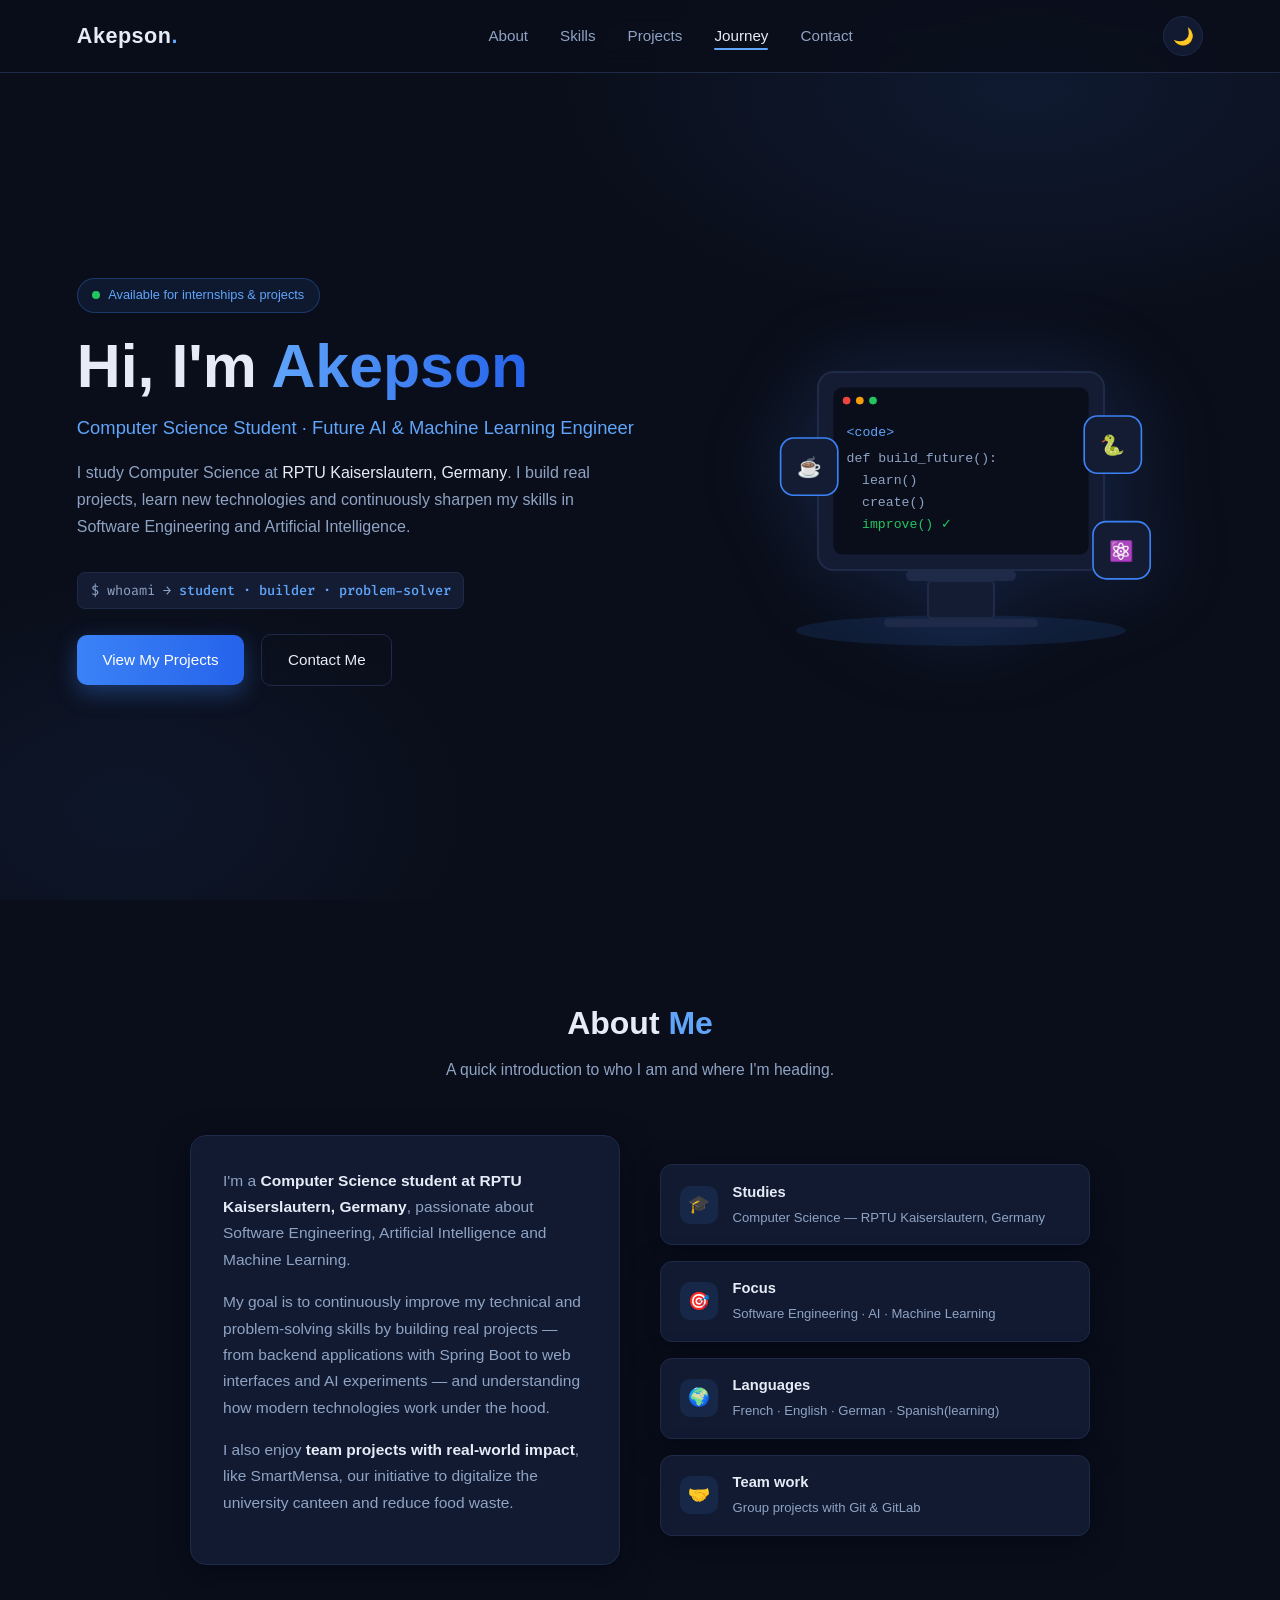
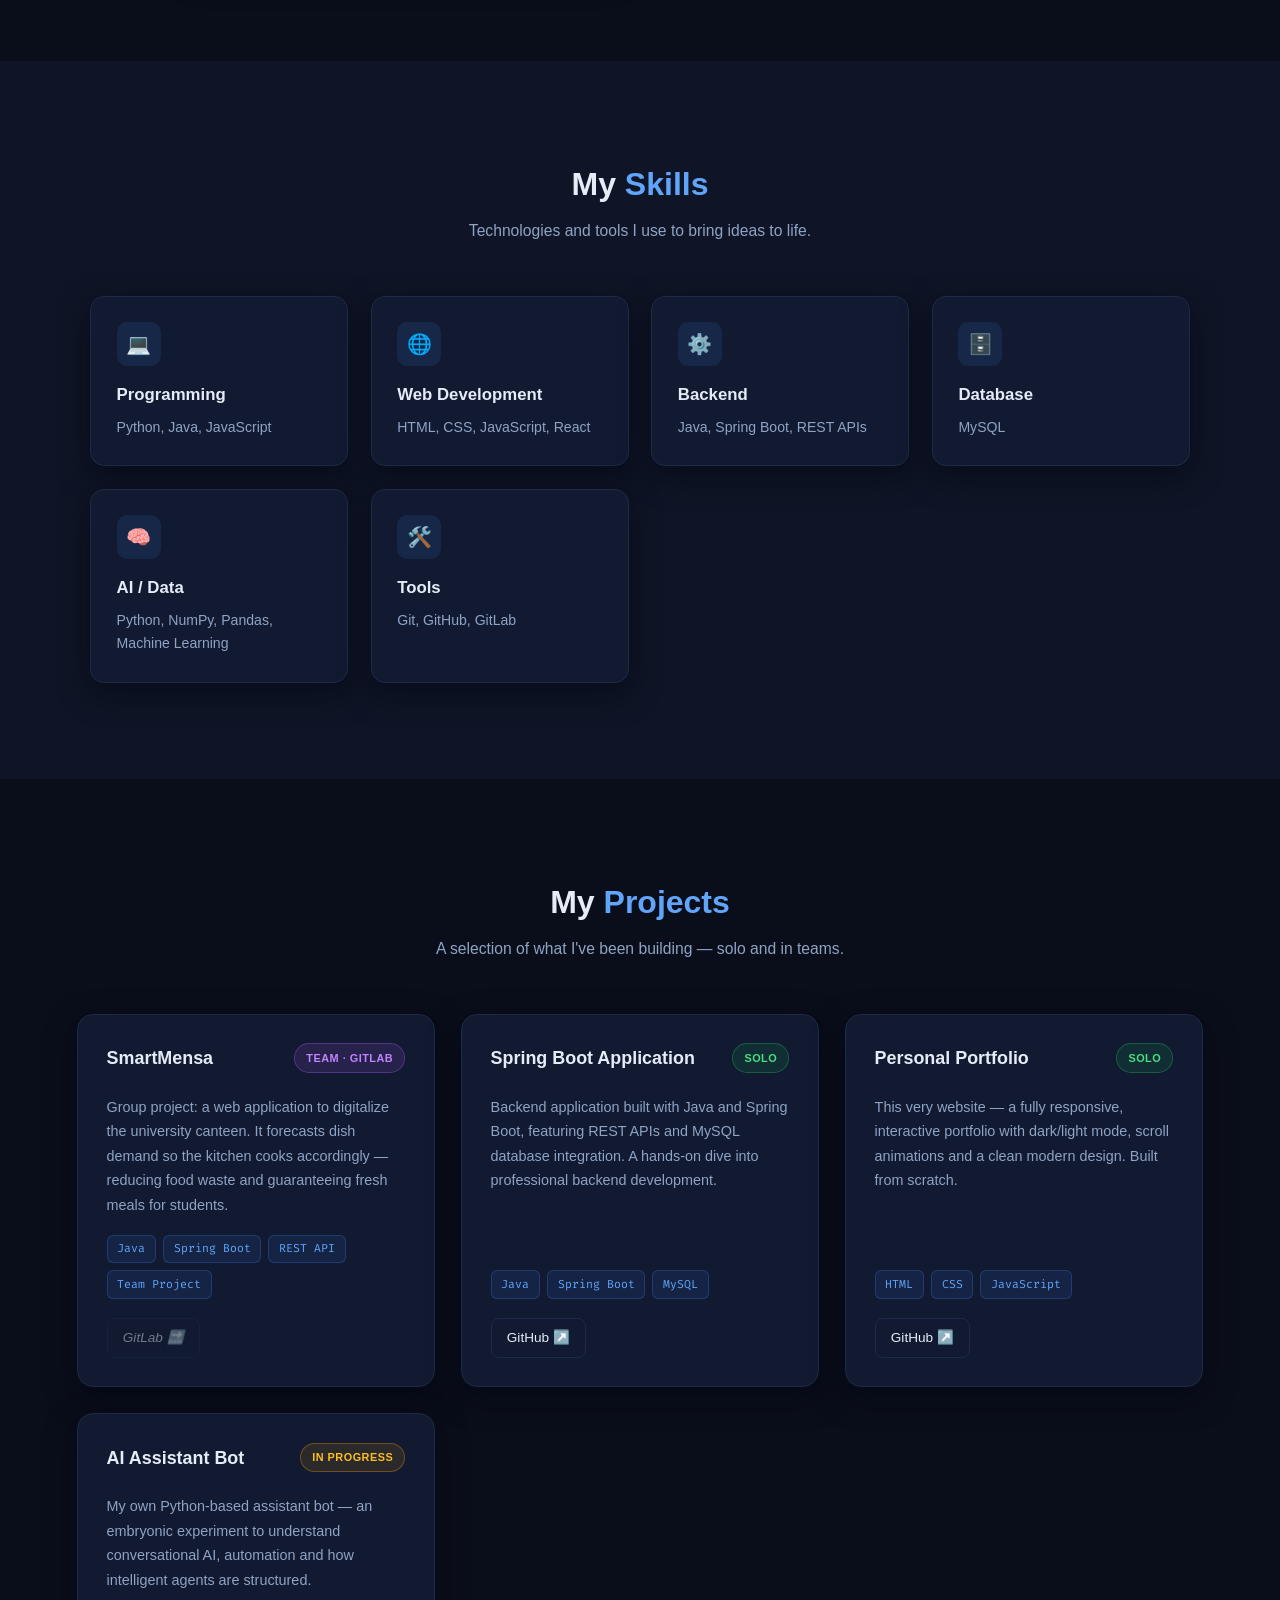
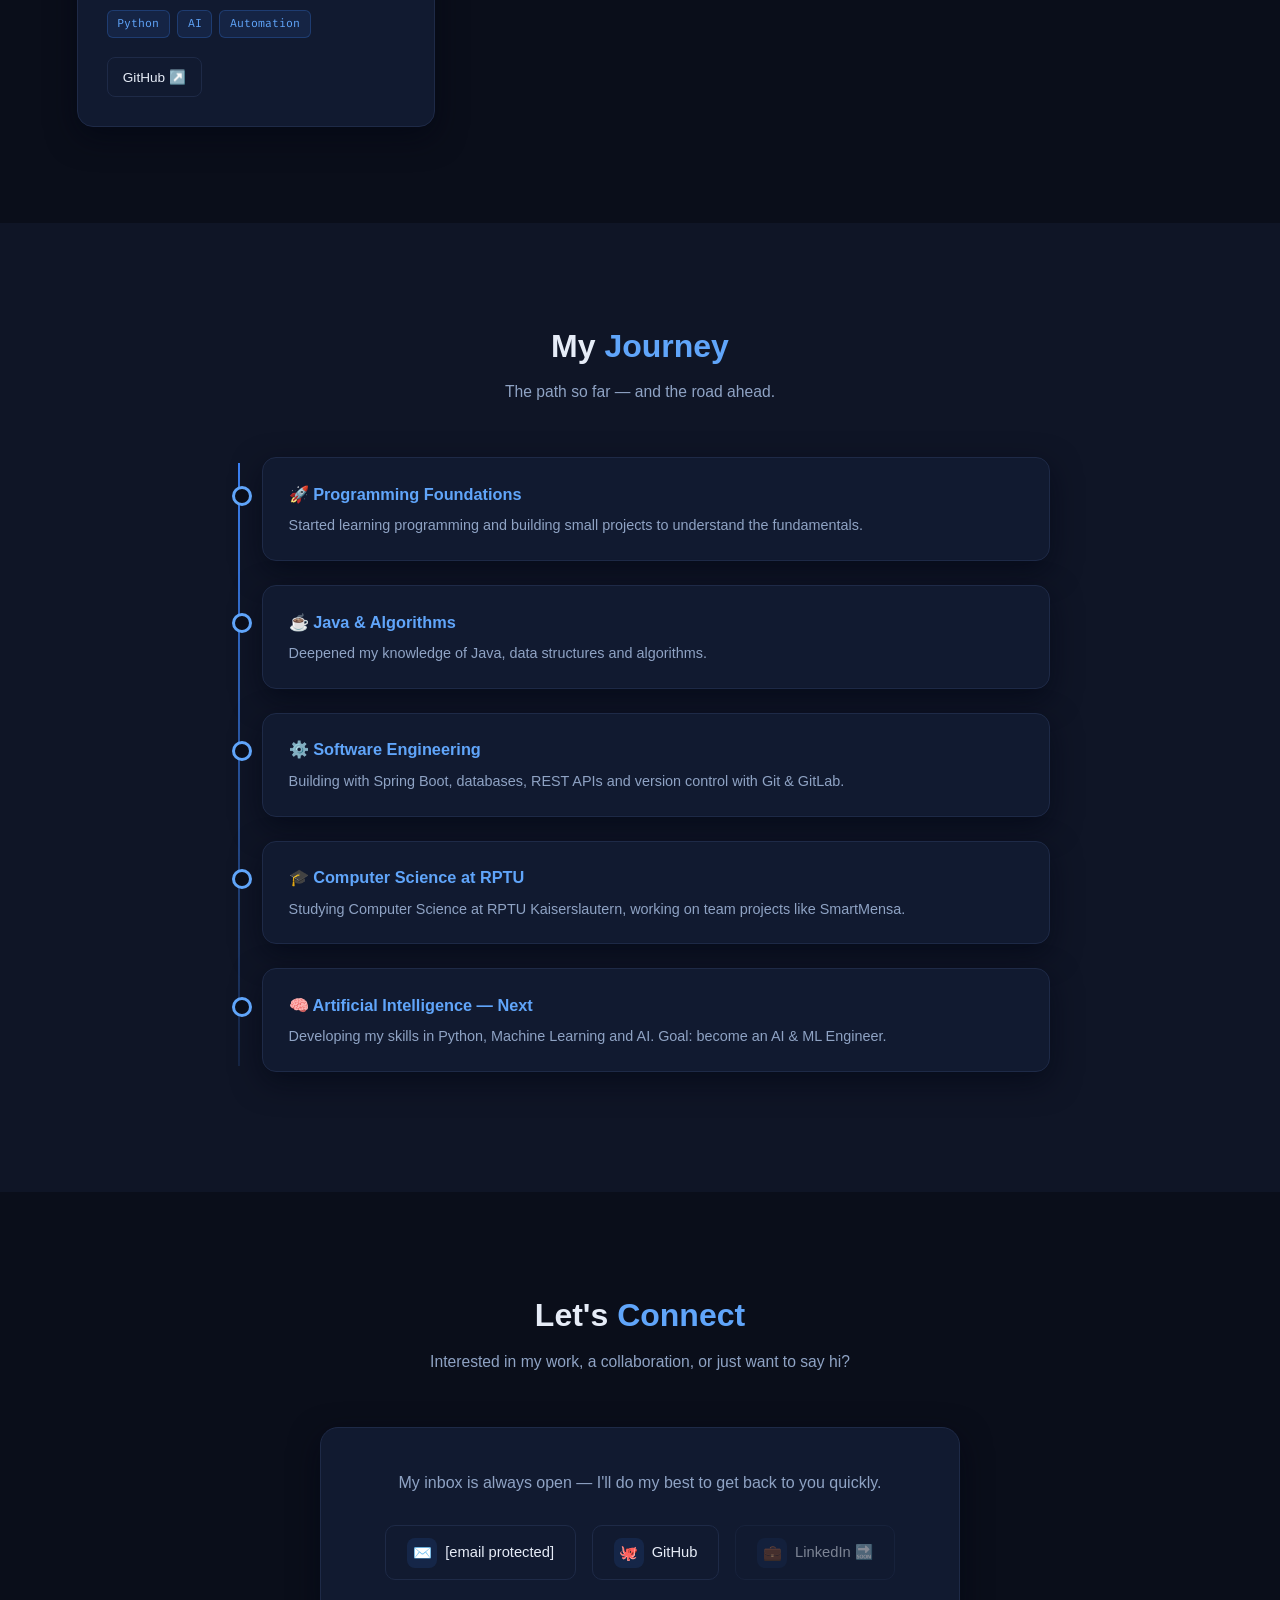
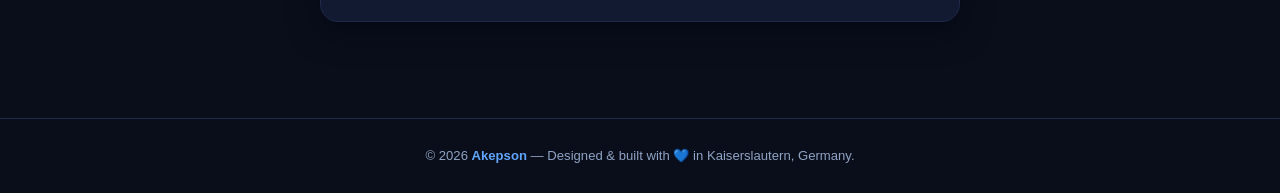
==== lou.html @ 924f79bb "CSS Phase, eighth day." ====
<!DOCTYPE html>
<html lang="en" data-theme="dark">
<head>
    <meta charset="UTF-8">
    <meta name="viewport" content="width=device-width, initial-scale=1.0">
    <title>Akepson — Computer Science Student & Future AI Engineer</title>
    <meta name="description" content="Portfolio of Akepson, Computer Science student at RPTU Kaiserslautern, Germany. Projects in Java, Spring Boot, Web Development and AI.">
    <link rel="preconnect" href="https://fonts.googleapis.com">
    <link href="https://fonts.googleapis.com/css2?family=Poppins:wght@300;400;500;600;700&family=Fira+Code:wght@400;500&display=swap" rel="stylesheet">
    <style>
        /* ============ DESIGN TOKENS ============ */
        :root{
            --blue:#3b82f6;
            --blue-light:#60a5fa;
            --blue-dark:#2563eb;
        }
        [data-theme="dark"]{
            --bg:#0a0e1a;
            --bg-2:#0f1526;
            --bg-3:#141c33;
            --card:#111a30;
            --card-border:#1e2a47;
            --text:#e6ecf7;
            --text-muted:#8fa3c4;
            --shadow:0 10px 30px rgba(2,6,18,.55);
            --nav-bg:rgba(10,14,26,.82);
            --glow:0 0 40px rgba(59,130,246,.18);
        }
        [data-theme="light"]{
            --bg:#f4f7fd;
            --bg-2:#ffffff;
            --bg-3:#eef3fb;
            --card:#ffffff;
            --card-border:#dbe5f5;
            --text:#12203a;
            --text-muted:#5b7194;
            --shadow:0 10px 30px rgba(18,32,58,.10);
            --nav-bg:rgba(244,247,253,.85);
            --glow:0 0 40px rgba(59,130,246,.12);
        }

        *{margin:0;padding:0;box-sizing:border-box;}
        html{scroll-behavior:smooth;}
        body{
            font-family:Arial, Helvetica,sans-serif;
            background:var(--bg);
            color:var(--text);
            line-height:1.7;
            transition:background .4s ease,color .4s ease;
            overflow-x:hidden;
        }
        ::selection{background:var(--blue);color:#fff;}

        /* ============ NAVBAR ============ */
        nav{
            position:fixed;top:0;left:0;right:0;z-index:100;
            display:flex;align-items:center;justify-content:space-between;
            padding:1rem 6%;
            background:var(--nav-bg);
            backdrop-filter:blur(14px);
            -webkit-backdrop-filter:blur(14px);
            border-bottom:1px solid var(--card-border);
            transition:background .4s ease;
        }
        .logo{font-size:1.35rem;font-weight:700;letter-spacing:.5px;}
        .logo span{color:var(--blue-light);}
        .nav-links{display:flex;align-items:center;gap:2rem;list-style:none;}
        .nav-links a{
            color:var(--text-muted);text-decoration:none;font-size:.95rem;font-weight:500;
            position:relative;transition:color .25s;
        }
        .nav-links a::after{
            content:'';position:absolute;left:0;bottom:-6px;width:0;height:2px;
            background:var(--blue-light);border-radius:2px;transition:width .3s ease;
        }
        .nav-links a:hover,.nav-links a.active{color:var(--text);}
        .nav-links a:hover::after,.nav-links a.active::after{width:100%;}

        /* theme toggle */
        .theme-toggle{
            cursor:pointer;background:var(--card);border:1px solid var(--card-border);
            border-radius:50%;width:40px;height:40px;display:grid;place-items:center;
            font-size:1.05rem;transition:transform .3s,border-color .3s;color:var(--text);
        }
        .theme-toggle:hover{transform:rotate(25deg) scale(1.08);border-color:var(--blue);}

        /* hamburger */
        .hamburger{display:none;flex-direction:column;gap:5px;cursor:pointer;background:none;border:none;padding:6px;}
        .hamburger span{width:24px;height:2px;background:var(--text);border-radius:2px;transition:.3s;}
        .hamburger.open span:nth-child(1){transform:translateY(7px) rotate(45deg);}
        .hamburger.open span:nth-child(2){opacity:0;}
        .hamburger.open span:nth-child(3){transform:translateY(-7px) rotate(-45deg);}

        /* ============ HERO ============ */
        .hero{
            min-height:100vh;display:grid;grid-template-columns:1.1fr .9fr;
            align-items:center;gap:3rem;padding:8rem 6% 4rem;
            background:
                    radial-gradient(800px 400px at 80% 10%,rgba(59,130,246,.10),transparent 60%),
                    radial-gradient(600px 400px at 10% 90%,rgba(59,130,246,.07),transparent 60%),
                    var(--bg);
        }
        .hero-badge{
            display:inline-flex;align-items:center;gap:.5rem;
            font-size:.8rem;font-weight:500;color:var(--blue-light);
            background:rgba(59,130,246,.10);border:1px solid rgba(59,130,246,.30);
            padding:.35rem .9rem;border-radius:99px;margin-bottom:1.2rem;
        }
        .hero-badge .dot{width:8px;height:8px;border-radius:50%;background:#22c55e;
            box-shadow:0 0 0 0 rgba(34,197,94,.7);animation:pulse 1.8s infinite;}
        @keyframes pulse{0%{box-shadow:0 0 0 0 rgba(34,197,94,.55);}70%{box-shadow:0 0 0 9px rgba(34,197,94,0);}100%{box-shadow:0 0 0 0 rgba(34,197,94,0);}}
        .hero h1{font-size:clamp(2.4rem,5vw,3.8rem);line-height:1.15;font-weight:700;}
        .hero h1 .name{
            background:linear-gradient(90deg,var(--blue-light),var(--blue-dark));
            -webkit-background-clip:text;background-clip:text;-webkit-text-fill-color:transparent;
        }
        .hero .role{
            font-size:1.15rem;font-weight:500;color:var(--blue-light);margin:.6rem 0 1rem;
        }
        .hero .desc{color:var(--text-muted);max-width:520px;margin-bottom:2rem;}
        .hero .desc .location{color:var(--text);font-weight:500;}
        .code-chip{
            font-family:'Fira Code',monospace;font-size:.85rem;color:var(--text-muted);
            background:var(--bg-3);border:1px solid var(--card-border);
            padding:.35rem .8rem;border-radius:8px;display:inline-block;margin-bottom:1.6rem;
        }
        .code-chip b{color:var(--blue-light);font-weight:500;}

        /* buttons */
        .btn{
            display:inline-block;padding:.75rem 1.6rem;border-radius:10px;
            text-decoration:none;font-weight:500;font-size:.95rem;
            transition:transform .25s,box-shadow .25s,background .25s;
        }
        .btn.primary{
            background:linear-gradient(90deg,var(--blue),var(--blue-dark));
            color:#fff;box-shadow:0 8px 22px rgba(59,130,246,.35);
        }
        .btn.primary:hover{transform:translateY(-3px);box-shadow:0 14px 30px rgba(59,130,246,.45);}
        .btn.secondary{
            background:transparent;color:var(--text);
            border:1px solid var(--card-border);margin-left:.8rem;
        }
        .btn.secondary:hover{transform:translateY(-3px);border-color:var(--blue);color:var(--blue-light);}
        .hero-illustration{display:grid;place-items:center;}
        .hero-illustration svg{width:100%;max-width:440px;height:auto;filter:drop-shadow(var(--glow));}

        /* ============ SECTIONS ============ */
        section{padding:6rem 6%;}
        .section-title{
            font-size:2rem;font-weight:700;text-align:center;margin-bottom:.4rem;
        }
        .section-title span{color:var(--blue-light);}
        .section-sub{
            text-align:center;color:var(--text-muted);max-width:560px;
            margin:0 auto 3.2rem;font-size:.98rem;
        }
        .divider{
            width:64px;height:4px;border-radius:4px;margin:1rem auto 0;
            background:linear-gradient(90deg,var(--blue),var(--blue-light));
        }

        /* reveal animation */
        .reveal{opacity:0;transform:translateY(30px);transition:opacity .7s ease,transform .7s ease;}
        .reveal.visible{opacity:1;transform:translateY(0);}

        /* ============ ABOUT ============ */
        .about-wrapper{
            max-width:900px;margin:0 auto;display:grid;grid-template-columns:1fr 1fr;
            gap:2.5rem;align-items:center;
        }
        .about-card{
            background:var(--card);border:1px solid var(--card-border);border-radius:16px;
            padding:2rem;box-shadow:var(--shadow);
        }
        .about-card p{color:var(--text-muted);margin-bottom:1rem;font-size:.97rem;}
        .about-card p b{color:var(--text);}
        .about-facts{list-style:none;display:flex;flex-direction:column;gap:1rem;}
        .about-facts li{
            display:flex;align-items:center;gap:.9rem;background:var(--card);
            border:1px solid var(--card-border);border-radius:12px;padding:.9rem 1.2rem;
            box-shadow:var(--shadow);font-size:.92rem;
        }
        .about-facts .ico{
            width:38px;height:38px;flex-shrink:0;border-radius:10px;display:grid;place-items:center;
            background:rgba(59,130,246,.12);color:var(--blue-light);font-size:1.1rem;
        }
        .about-facts b{color:var(--text);display:block;font-size:.92rem;}
        .about-facts span{color:var(--text-muted);font-size:.82rem;}

        /* ============ SKILLS ============ */
        #skills{background:var(--bg-2);transition:background .4s ease;}
        .skills-grid{
            display:grid;grid-template-columns:repeat(auto-fit,minmax(250px,1fr));gap:1.4rem;
            max-width:1100px;margin:0 auto;
        }
        .skill-card{
            background:var(--card);border:1px solid var(--card-border);border-radius:14px;
            padding:1.6rem;box-shadow:var(--shadow);
            transition:transform .3s,border-color .3s;
        }
        .skill-card:hover{transform:translateY(-6px);border-color:var(--blue);}
        .skill-card .ico{
            width:44px;height:44px;border-radius:10px;display:grid;place-items:center;
            background:rgba(59,130,246,.12);color:var(--blue-light);font-size:1.25rem;margin-bottom:.9rem;
        }
        .skill-card h3{font-size:1.05rem;margin-bottom:.4rem;}
        .skill-card p{color:var(--text-muted);font-size:.88rem;}

        /* ============ PROJECTS ============ */
        .projects-grid{
            display:grid;grid-template-columns:repeat(auto-fit,minmax(300px,1fr));gap:1.6rem;
            max-width:1150px;margin:0 auto;
        }
        .project-card{
            background:var(--card);border:1px solid var(--card-border);border-radius:16px;
            padding:1.8rem;box-shadow:var(--shadow);display:flex;flex-direction:column;
            transition:transform .3s,border-color .3s,box-shadow .3s;position:relative;overflow:hidden;
        }
        .project-card::before{
            content:'';position:absolute;top:0;left:0;right:0;height:3px;
            background:linear-gradient(90deg,var(--blue),var(--blue-light));
            transform:scaleX(0);transform-origin:left;transition:transform .35s ease;
        }
        .project-card:hover{transform:translateY(-8px);border-color:var(--blue);box-shadow:0 18px 42px rgba(59,130,246,.18);}
        .project-card:hover::before{transform:scaleX(1);}
        .project-top{display:flex;justify-content:space-between;align-items:flex-start;margin-bottom:.8rem;}
        .project-card h3{font-size:1.12rem;margin-bottom:.5rem;}
        .project-tag{
            font-size:.68rem;font-weight:600;letter-spacing:.5px;text-transform:uppercase;
            padding:.28rem .7rem;border-radius:99px;white-space:nowrap;
        }
        .tag-team{background:rgba(168,85,247,.14);color:#c084fc;border:1px solid rgba(168,85,247,.35);}
        .tag-solo{background:rgba(34,197,94,.12);color:#4ade80;border:1px solid rgba(34,197,94,.32);}
        .tag-wip{background:rgba(245,158,11,.12);color:#fbbf24;border:1px solid rgba(245,158,11,.32);}
        [data-theme="light"] .tag-team{color:#7c3aed;}
        [data-theme="light"] .tag-solo{color:#15803d;}
        [data-theme="light"] .tag-wip{color:#b45309;}
        .project-card p{color:var(--text-muted);font-size:.9rem;flex-grow:1;margin-bottom:1.1rem;}
        .tech{display:flex;flex-wrap:wrap;gap:.45rem;margin-bottom:1.2rem;}
        .tech span{
            font-family:'Fira Code',monospace;font-size:.72rem;color:var(--blue-light);
            background:rgba(59,130,246,.10);border:1px solid rgba(59,130,246,.25);
            padding:.22rem .6rem;border-radius:6px;
        }
        .project-links{display:flex;gap:.7rem;}
        .project-links a{
            display:inline-flex;align-items:center;gap:.4rem;text-decoration:none;
            font-size:.85rem;font-weight:500;color:var(--text);
            border:1px solid var(--card-border);border-radius:8px;padding:.45rem .95rem;
            transition:.25s;
        }
        .project-links a:hover{border-color:var(--blue);color:var(--blue-light);transform:translateY(-2px);}
        .project-links a.disabled{opacity:.45;pointer-events:none;font-style:italic;}

        /* ============ JOURNEY ============ */
        #journey{background:var(--bg-2);transition:background .4s ease;}
        .timeline{max-width:820px;margin:0 auto;position:relative;padding-left:2rem;}
        .timeline::before{
            content:'';position:absolute;left:8px;top:6px;bottom:6px;width:2px;
            background:linear-gradient(180deg,var(--blue),rgba(59,130,246,.15));
        }
        .timeline-item{
            position:relative;background:var(--card);border:1px solid var(--card-border);
            border-radius:14px;padding:1.4rem 1.6rem;margin-bottom:1.5rem;box-shadow:var(--shadow);
            transition:transform .3s,border-color .3s;
        }
        .timeline-item:hover{transform:translateX(6px);border-color:var(--blue);}
        .timeline-item::before{
            content:'';position:absolute;left:-2rem;top:1.7rem;width:14px;height:14px;
            border-radius:50%;background:var(--bg);border:3px solid var(--blue-light);
            transform:translateX(1px);
        }
        .timeline-item h3{font-size:1.02rem;color:var(--blue-light);margin-bottom:.3rem;}
        .timeline-item p{color:var(--text-muted);font-size:.9rem;}

        /* ============ CONTACT ============ */
        .contact-card{
            max-width:640px;margin:0 auto;background:var(--card);
            border:1px solid var(--card-border);border-radius:18px;
            padding:2.6rem 2rem;text-align:center;box-shadow:var(--shadow);
        }
        .contact-card>p{color:var(--text-muted);margin-bottom:1.8rem;}
        .contact-links{display:flex;justify-content:center;gap:1rem;flex-wrap:wrap;}
        .contact-links a{
            display:inline-flex;align-items:center;gap:.5rem;text-decoration:none;
            color:var(--text);border:1px solid var(--card-border);border-radius:10px;
            padding:.7rem 1.3rem;font-size:.92rem;font-weight:500;transition:.25s;
        }
        .contact-links a:hover{border-color:var(--blue);color:var(--blue-light);transform:translateY(-3px);box-shadow:0 8px 20px rgba(59,130,246,.2);}
        .contact-links .ico{
            width:30px;height:30px;border-radius:8px;display:grid;place-items:center;
            background:rgba(59,130,246,.12);color:var(--blue-light);font-size:.95rem;
        }
        .contact-links a.soon{opacity:.5;pointer-events:none;}

        /* ============ FOOTER ============ */
        footer{
            text-align:center;padding:1.6rem;color:var(--text-muted);font-size:.82rem;
            border-top:1px solid var(--card-border);
        }
        footer b{color:var(--blue-light);}

        /* ============ RESPONSIVE ============ */
        @media (max-width:880px){
            .hero{grid-template-columns:1fr;text-align:center;padding-top:7rem;}
            .hero .desc{margin:0 auto 2rem;}
            .hero-illustration{order:-1;}
            .hero-illustration svg{max-width:280px;}
            .about-wrapper{grid-template-columns:1fr;}
            .hamburger{display:flex;}
            .nav-links{
                position:fixed;top:64px;right:0;flex-direction:column;gap:1.4rem;
                background:var(--bg-2);border-left:1px solid var(--card-border);
                width:min(75vw,300px);height:100vh;padding:2.5rem 2rem;
                transform:translateX(100%);transition:transform .35s ease;
                align-items:flex-start;
            }
            .nav-links.open{transform:translateX(0);box-shadow:-20px 0 50px rgba(0,0,0,.3);}
        }
    </style>
</head>
<body>

<!-- ============ NAVBAR ============ -->
<nav>
    <div class="logo">Akepson<span>.</span></div>
    <ul class="nav-links" id="navLinks">
        <li><a href="#about">About</a></li>
        <li><a href="#skills">Skills</a></li>
        <li><a href="#projects">Projects</a></li>
        <li><a href="#journey">Journey</a></li>
        <li><a href="#contact">Contact</a></li>
    </ul>
    <div style="display:flex;align-items:center;gap:.8rem;">
        <button class="theme-toggle" id="themeToggle" title="Toggle dark / light mode" aria-label="Toggle theme">🌙</button>
        <button class="hamburger" id="hamburger" aria-label="Menu"><span></span><span></span><span></span></button>
    </div>
</nav>

<!-- ============ HERO ============ -->
<section class="hero">
    <div class="reveal">
        <div class="hero-badge"><span class="dot"></span> Available for internships &amp; projects</div>
        <h1>Hi, I'm <span class="name">Akepson</span></h1>
        <p class="role">Computer Science Student · Future AI &amp; Machine Learning Engineer</p>
        <p class="desc">
            I study Computer Science at <span class="location">RPTU Kaiserslautern, Germany</span>.
            I build real projects, learn new technologies and continuously sharpen my skills
            in Software Engineering and Artificial Intelligence.
        </p>
        <span class="code-chip">$ whoami → <b>student · builder · problem-solver</b></span>
        <div>
            <a href="#projects" class="btn primary">View My Projects</a>
            <a href="#contact" class="btn secondary">Contact Me</a>
        </div>
    </div>
    <div class="hero-illustration reveal">
        <!-- Developer illustration (SVG) -->
        <svg viewBox="0 0 400 320" fill="none" xmlns="http://www.w3.org/2000/svg" role="img" aria-label="Developer illustration">
            <ellipse cx="200" cy="295" rx="150" ry="14" fill="#3b82f6" opacity=".12"/>
            <rect x="70" y="60" width="260" height="180" rx="14" fill="#141c33" stroke="#1e2a47" stroke-width="2"/>
            <rect x="84" y="74" width="232" height="152" rx="8" fill="#0a0e1a"/>
            <circle cx="96" cy="86" r="3.5" fill="#ef4444"/><circle cx="108" cy="86" r="3.5" fill="#f59e0b"/><circle cx="120" cy="86" r="3.5" fill="#22c55e"/>
            <text x="96" y="118" font-family="monospace" font-size="12" fill="#60a5fa">&lt;code&gt;</text>
            <text x="96" y="142" font-family="monospace" font-size="12" fill="#8fa3c4">def build_future():</text>
            <text x="110" y="162" font-family="monospace" font-size="12" fill="#8fa3c4">learn()</text>
            <text x="110" y="182" font-family="monospace" font-size="12" fill="#8fa3c4">create()</text>
            <text x="110" y="202" font-family="monospace" font-size="12" fill="#22c55e">improve() ✓</text>
            <rect x="150" y="240" width="100" height="10" rx="5" fill="#1e2a47"/>
            <rect x="170" y="250" width="60" height="34" rx="4" fill="#141c33" stroke="#1e2a47" stroke-width="2"/>
            <rect x="130" y="284" width="140" height="8" rx="4" fill="#1e2a47"/>
            <!-- floating badges -->
            <g transform="translate(36,120)"><rect width="52" height="52" rx="12" fill="#141c33" stroke="#3b82f6" stroke-width="1.5"/><text x="26" y="33" text-anchor="middle" font-size="18" fill="#60a5fa">☕</text></g>
            <g transform="translate(312,100)"><rect width="52" height="52" rx="12" fill="#141c33" stroke="#3b82f6" stroke-width="1.5"/><text x="26" y="33" text-anchor="middle" font-size="18" fill="#60a5fa">🐍</text></g>
            <g transform="translate(320,196)"><rect width="52" height="52" rx="12" fill="#141c33" stroke="#3b82f6" stroke-width="1.5"/><text x="26" y="33" text-anchor="middle" font-size="18" fill="#60a5fa">⚛️</text></g>
        </svg>
    </div>
</section>

<!-- ============ ABOUT ============ -->
<section id="about">
    <h2 class="section-title reveal">About <span>Me</span></h2>
    <p class="section-sub reveal">A quick introduction to who I am and where I'm heading.</p>
    <div class="about-wrapper">
        <div class="about-card reveal">
            <p>
                I'm a <b>Computer Science student at RPTU Kaiserslautern, Germany</b>,
                passionate about Software Engineering, Artificial Intelligence and Machine Learning.
            </p>
            <p>
                My goal is to continuously improve my technical and problem-solving skills by
                building real projects — from backend applications with Spring Boot to web
                interfaces and AI experiments — and understanding how modern technologies work under the hood.
            </p>
            <p>
                I also enjoy <b>team projects with real-world impact</b>, like SmartMensa,
                our initiative to digitalize the university canteen and reduce food waste.
            </p>
        </div>
        <ul class="about-facts reveal">
            <li><span class="ico">🎓</span><div><b>Studies</b><span>Computer Science — RPTU Kaiserslautern, Germany</span></div></li>
            <li><span class="ico">🎯</span><div><b>Focus</b><span>Software Engineering · AI · Machine Learning</span></div></li>
            <li><span class="ico">🌍</span><div><b>Languages</b><span>French · English · German · Spanish(learning)</span></div></li>
            <li><span class="ico">🤝</span><div><b>Team work</b><span>Group projects with Git &amp; GitLab</span></div></li>
        </ul>
    </div>
</section>

<!-- ============ SKILLS ============ -->
<section id="skills">
    <h2 class="section-title reveal">My <span>Skills</span></h2>
    <p class="section-sub reveal">Technologies and tools I use to bring ideas to life.</p>
    <div class="skills-grid">
        <div class="skill-card reveal"><div class="ico">💻</div><h3>Programming</h3><p>Python, Java, JavaScript</p></div>
        <div class="skill-card reveal"><div class="ico">🌐</div><h3>Web Development</h3><p>HTML, CSS, JavaScript, React</p></div>
        <div class="skill-card reveal"><div class="ico">⚙️</div><h3>Backend</h3><p>Java, Spring Boot, REST APIs</p></div>
        <div class="skill-card reveal"><div class="ico">🗄️</div><h3>Database</h3><p>MySQL</p></div>
        <div class="skill-card reveal"><div class="ico">🧠</div><h3>AI / Data</h3><p>Python, NumPy, Pandas, Machine Learning</p></div>
        <div class="skill-card reveal"><div class="ico">🛠️</div><h3>Tools</h3><p>Git, GitHub, GitLab</p></div>
    </div>
</section>

<!-- ============ PROJECTS ============ -->
<section id="projects">
    <h2 class="section-title reveal">My <span>Projects</span></h2>
    <p class="section-sub reveal">A selection of what I've been building — solo and in teams.</p>
    <div class="projects-grid">

        <div class="project-card reveal">
            <div class="project-top"><h3>SmartMensa</h3><span class="project-tag tag-team">Team · GitLab</span></div>
            <p>
                Group project: a web application to digitalize the university canteen.
                It forecasts dish demand so the kitchen cooks accordingly — reducing food waste
                and guaranteeing fresh meals for students.
            </p>
            <div class="tech"><span>Java</span><span>Spring Boot</span><span>REST API</span><span>Team Project</span></div>
            <div class="project-links">
                <a href="https://gitlab.rhrk.uni-kl.de/ruw43piz/smart-mensa" class="disabled" title="GitLab link coming soon">GitLab 🔜</a>
            </div>
        </div>

        <div class="project-card reveal">
            <div class="project-top"><h3>Spring Boot Application</h3><span class="project-tag tag-solo">Solo</span></div>
            <p>
                Backend application built with Java and Spring Boot, featuring REST APIs
                and MySQL database integration. A hands-on dive into professional backend development.
            </p>
            <div class="tech"><span>Java</span><span>Spring Boot</span><span>MySQL</span></div>
            <div class="project-links">
                <a href="https://github.com/fstj4hmvb6-stack/JavaSprintBoot" target="_blank" rel="noopener">GitHub ↗️</a>
            </div>
        </div>

        <div class="project-card reveal">
            <div class="project-top"><h3>Personal Portfolio</h3><span class="project-tag tag-solo">Solo</span></div>
            <p>
                This very website — a fully responsive, interactive portfolio with dark/light mode,
                scroll animations and a clean modern design. Built from scratch.
            </p>
            <div class="tech"><span>HTML</span><span>CSS</span><span>JavaScript</span></div>
            <div class="project-links">
                <a href="https://github.com/fstj4hmvb6-stack/FrontendProject" target="_blank" rel="noopener">GitHub ↗️</a>
            </div>
        </div>

        <div class="project-card reveal">
            <div class="project-top"><h3>AI Assistant Bot</h3><span class="project-tag tag-wip">In Progress</span></div>
            <p>
                My own Python-based assistant bot — an embryonic experiment to understand
                conversational AI, automation and how intelligent agents are structured.
            </p>
            <div class="tech"><span>Python</span><span>AI</span><span>Automation</span></div>
            <div class="project-links">
                <a href="https://github.com/fstj4hmvb6-stack/MyAssisstantBot" target="_blank" rel="noopener">GitHub ↗️</a>
            </div>
        </div>

    </div>
</section>

<!-- ============ JOURNEY ============ -->
<section id="journey">
    <h2 class="section-title reveal">My <span>Journey</span></h2>
    <p class="section-sub reveal">The path so far — and the road ahead.</p>
    <div class="timeline">
        <div class="timeline-item reveal">
            <h3>🚀 Programming Foundations</h3>
            <p>Started learning programming and building small projects to understand the fundamentals.</p>
        </div>
        <div class="timeline-item reveal">
            <h3>☕ Java &amp; Algorithms</h3>
            <p>Deepened my knowledge of Java, data structures and algorithms.</p>
        </div>
        <div class="timeline-item reveal">
            <h3>⚙️ Software Engineering</h3>
            <p>Building with Spring Boot, databases, REST APIs and version control with Git &amp; GitLab.</p>
        </div>
        <div class="timeline-item reveal">
            <h3>🎓 Computer Science at RPTU</h3>
            <p>Studying Computer Science at RPTU Kaiserslautern, working on team projects like SmartMensa.</p>
        </div>
        <div class="timeline-item reveal">
            <h3>🧠 Artificial Intelligence — Next</h3>
            <p>Developing my skills in Python, Machine Learning and AI. Goal: become an AI &amp; ML Engineer.</p>
        </div>
    </div>
</section>

<!-- ============ CONTACT ============ -->
<section id="contact">
    <h2 class="section-title reveal">Let's <span>Connect</span></h2>
    <p class="section-sub reveal">Interested in my work, a collaboration, or just want to say hi?</p>
    <div class="contact-card reveal">
        <p>My inbox is always open — I'll do my best to get back to you quickly.</p>
        <div class="contact-links">
            <a href="/cdn-cgi/l/email-protection#600c0f09034e03010b0510130f0e20070d01090c4e030f0d"><span class="ico">✉️</span> <span class="__cf_email__" data-cfemail="d6bab9bfb5f8b5b7bdb3a6a5b9b896b1bbb7bfbaf8b5b9bb">[email&#160;protected]</span></a>
            <a href="https://github.com/fstj4hmvb6-stack" target="_blank" rel="noopener"><span class="ico">🐙</span> GitHub</a>
            <a href="#" class="soon"><span class="ico">💼</span> LinkedIn 🔜</a>
        </div>
    </div>
</section>

<footer>
    <p>©️ 2026 <b>Akepson</b> — Designed &amp; built with 💙 in Kaiserslautern, Germany.</p>
</footer>

<script data-cfasync="false" src="/cdn-cgi/scripts/5c5dd728/cloudflare-static/email-decode.min.js"></script><script>
    /* ============ THEME TOGGLE (persisted) ============ */
    const toggle = document.getElementById('themeToggle');
    const root = document.documentElement;
    const saved = localStorage.getItem('theme');
    if (saved) root.setAttribute('data-theme', saved);
    syncIcon();
    toggle.addEventListener('click', () => {
        const next = root.getAttribute('data-theme') === 'dark' ? 'light' : 'dark';
        root.setAttribute('data-theme', next);
        localStorage.setItem('theme', next);
        syncIcon();
    });
    function syncIcon() {
        toggle.textContent = root.getAttribute('data-theme') === 'dark' ? '🌙' : '☀️';
    }

    /* ============ MOBILE MENU ============ */
    const hamburger = document.getElementById('hamburger');
    const navLinks = document.getElementById('navLinks');
    hamburger.addEventListener('click', () => {
        hamburger.classList.toggle('open');
        navLinks.classList.toggle('open');
    });
    navLinks.querySelectorAll('a').forEach(a =>
        a.addEventListener('click', () => {
            hamburger.classList.remove('open');
            navLinks.classList.remove('open');
        })
    );

    /* ============ SCROLL REVEAL ============ */
    const observer = new IntersectionObserver((entries) => {
        entries.forEach(e => {
            if (e.isIntersecting) { e.target.classList.add('visible'); observer.unobserve(e.target); }
        });
    }, { threshold: 0.12 });
    document.querySelectorAll('.reveal').forEach(el => observer.observe(el));

    /* ============ ACTIVE NAV LINK ============ */
    const sections = document.querySelectorAll('section[id]');
    const navAnchors = navLinks.querySelectorAll('a');
    window.addEventListener('scroll', () => {
        const pos = window.scrollY + 120;
        sections.forEach(sec => {
            if (pos >= sec.offsetTop && pos < sec.offsetTop + sec.offsetHeight) {
                navAnchors.forEach(a => a.classList.toggle('active', a.getAttribute('href') === '#' + sec.id));
            }
        });
    });
</script>
</body>
</html>
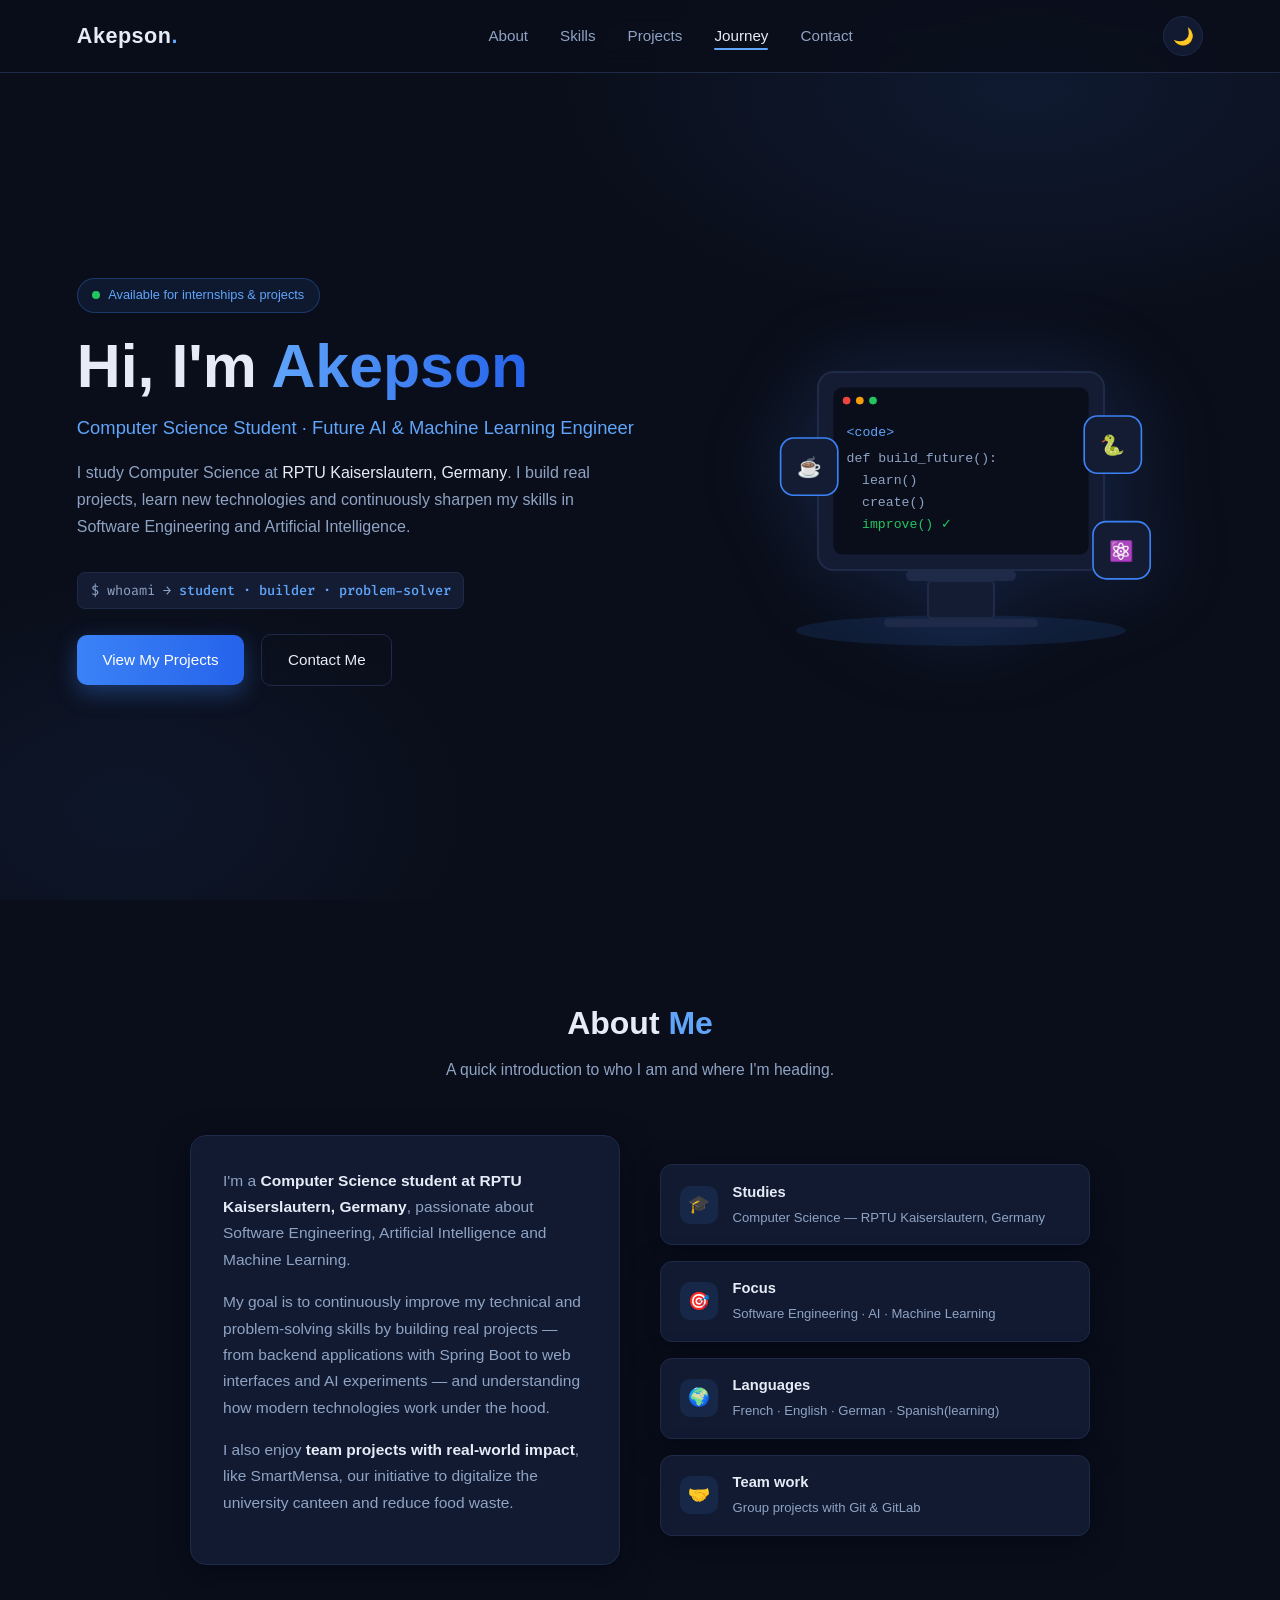
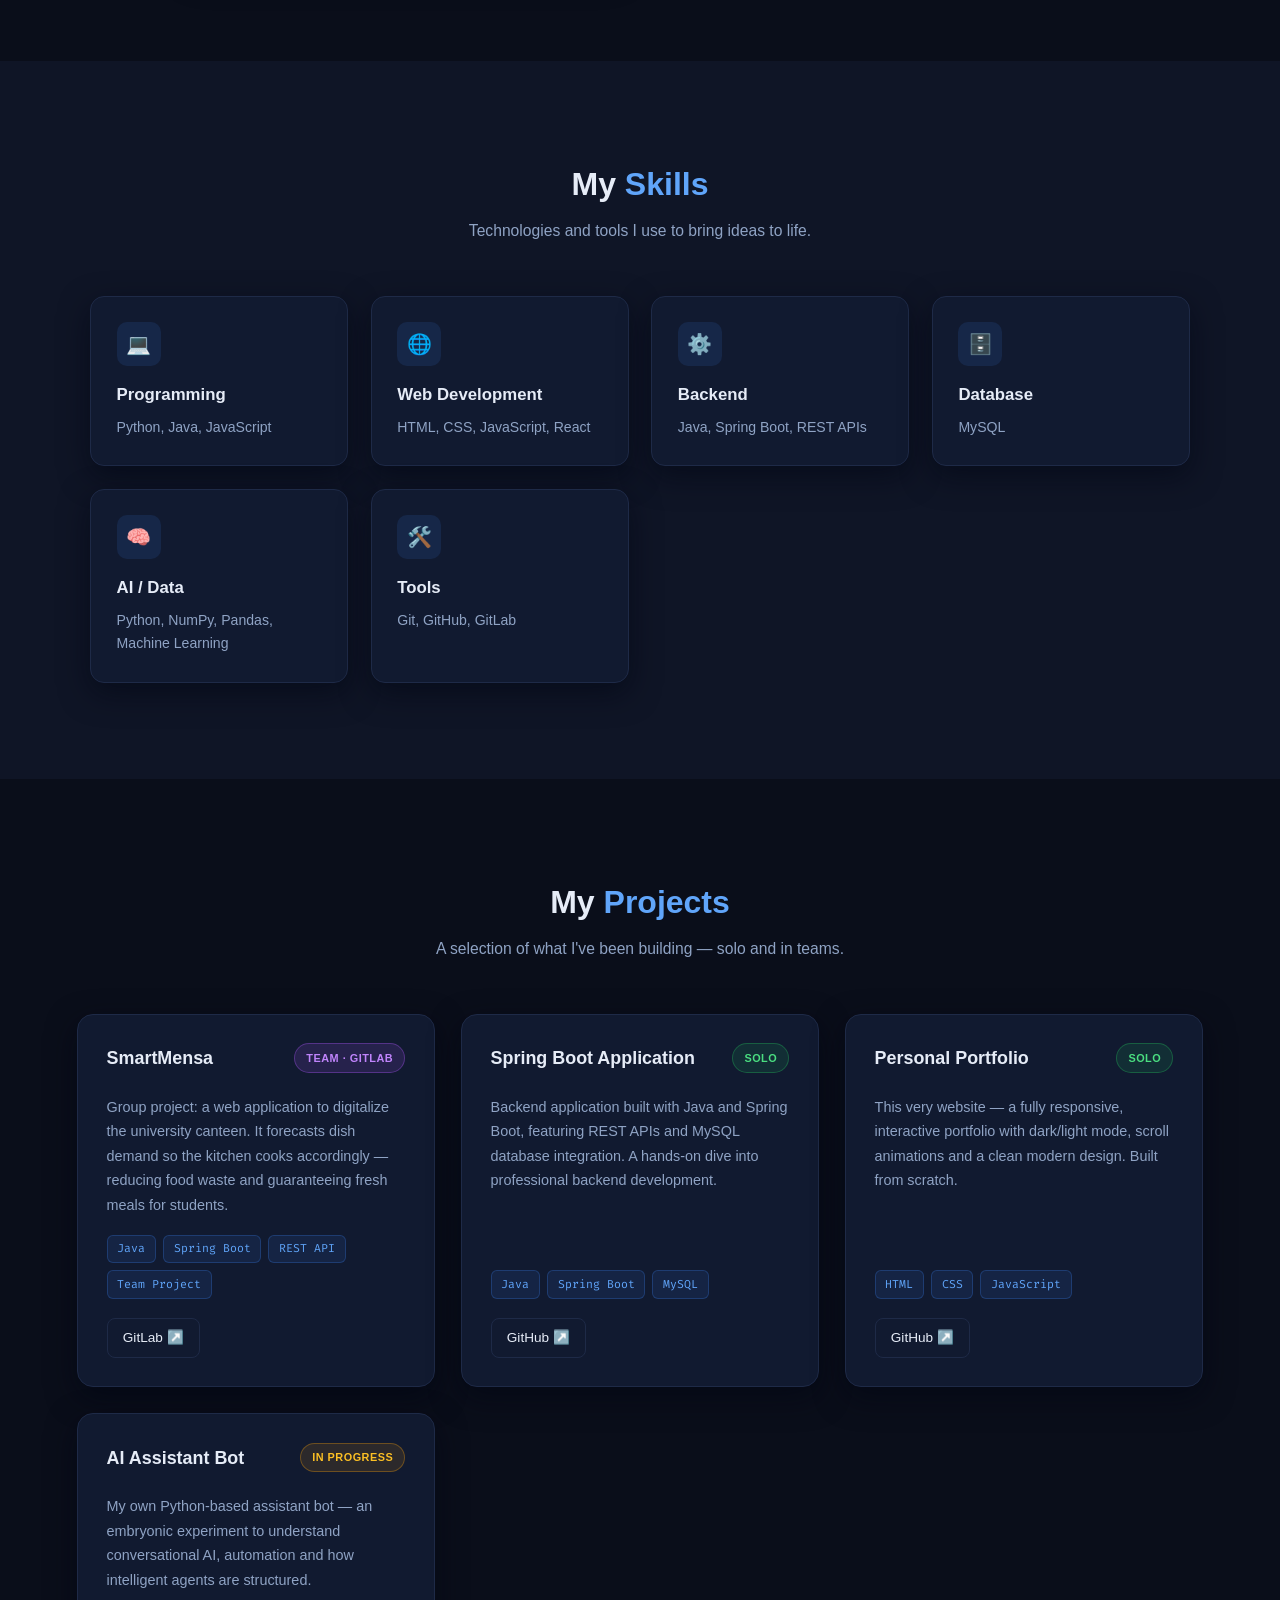
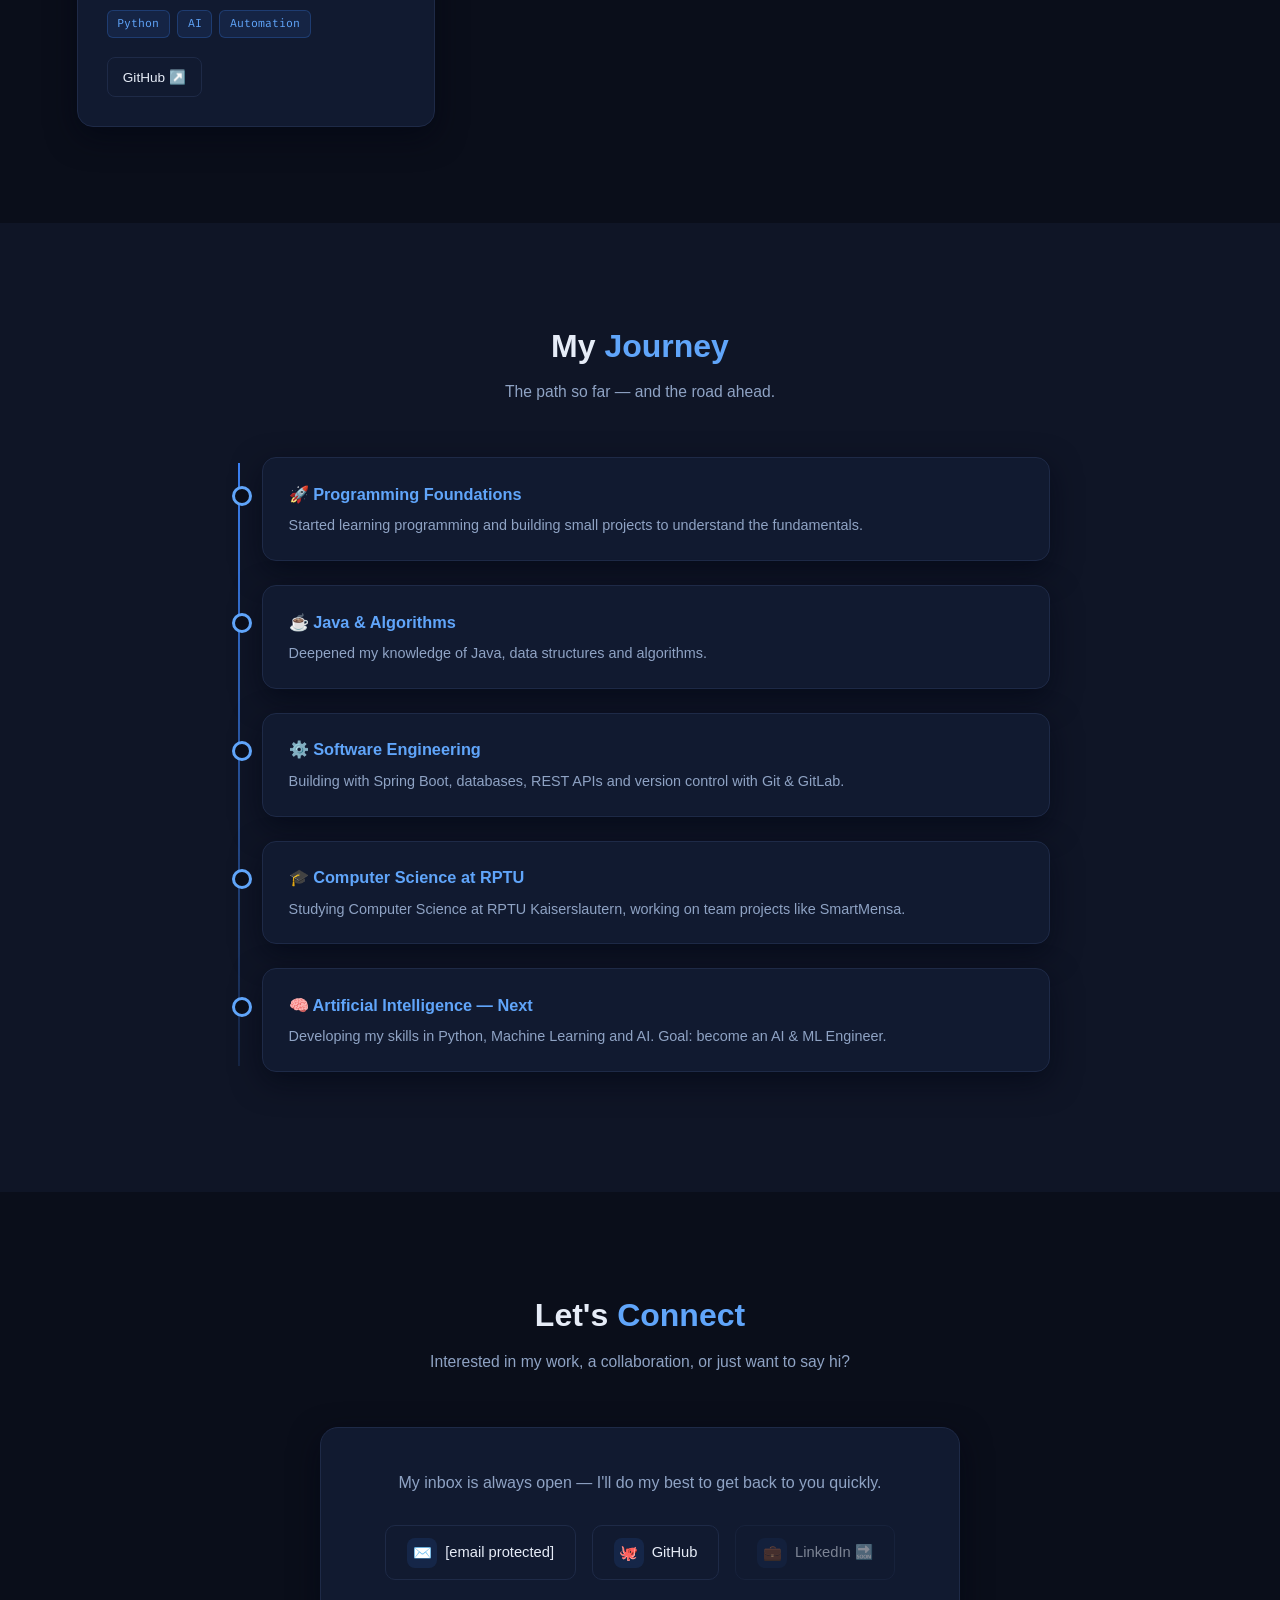
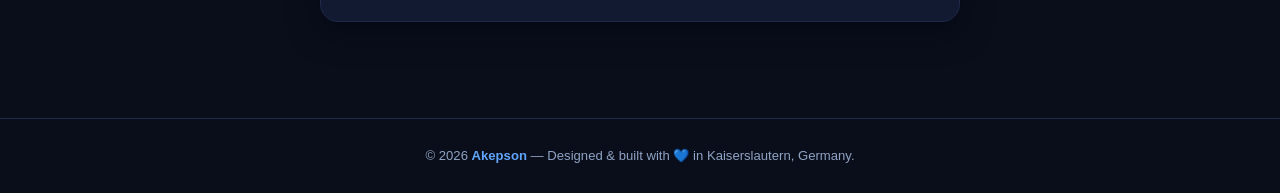
==== commit 18097f1b: "CSS Phase, eighth day." ====
--- a/lou.html
+++ b/lou.html
@@ -436,7 +436,7 @@
             </p>
             <div class="tech"><span>Java</span><span>Spring Boot</span><span>REST API</span><span>Team Project</span></div>
             <div class="project-links">
-                <a href="https://gitlab.rhrk.uni-kl.de/ruw43piz/smart-mensa" class="disabled" title="GitLab link coming soon">GitLab 🔜</a>
+                <a href="https://gitlab.rhrk.uni-kl.de/ruw43piz/smart-mensa" target="_blank" rel="noopener">GitLab ↗️</a>
             </div>
         </div>
 
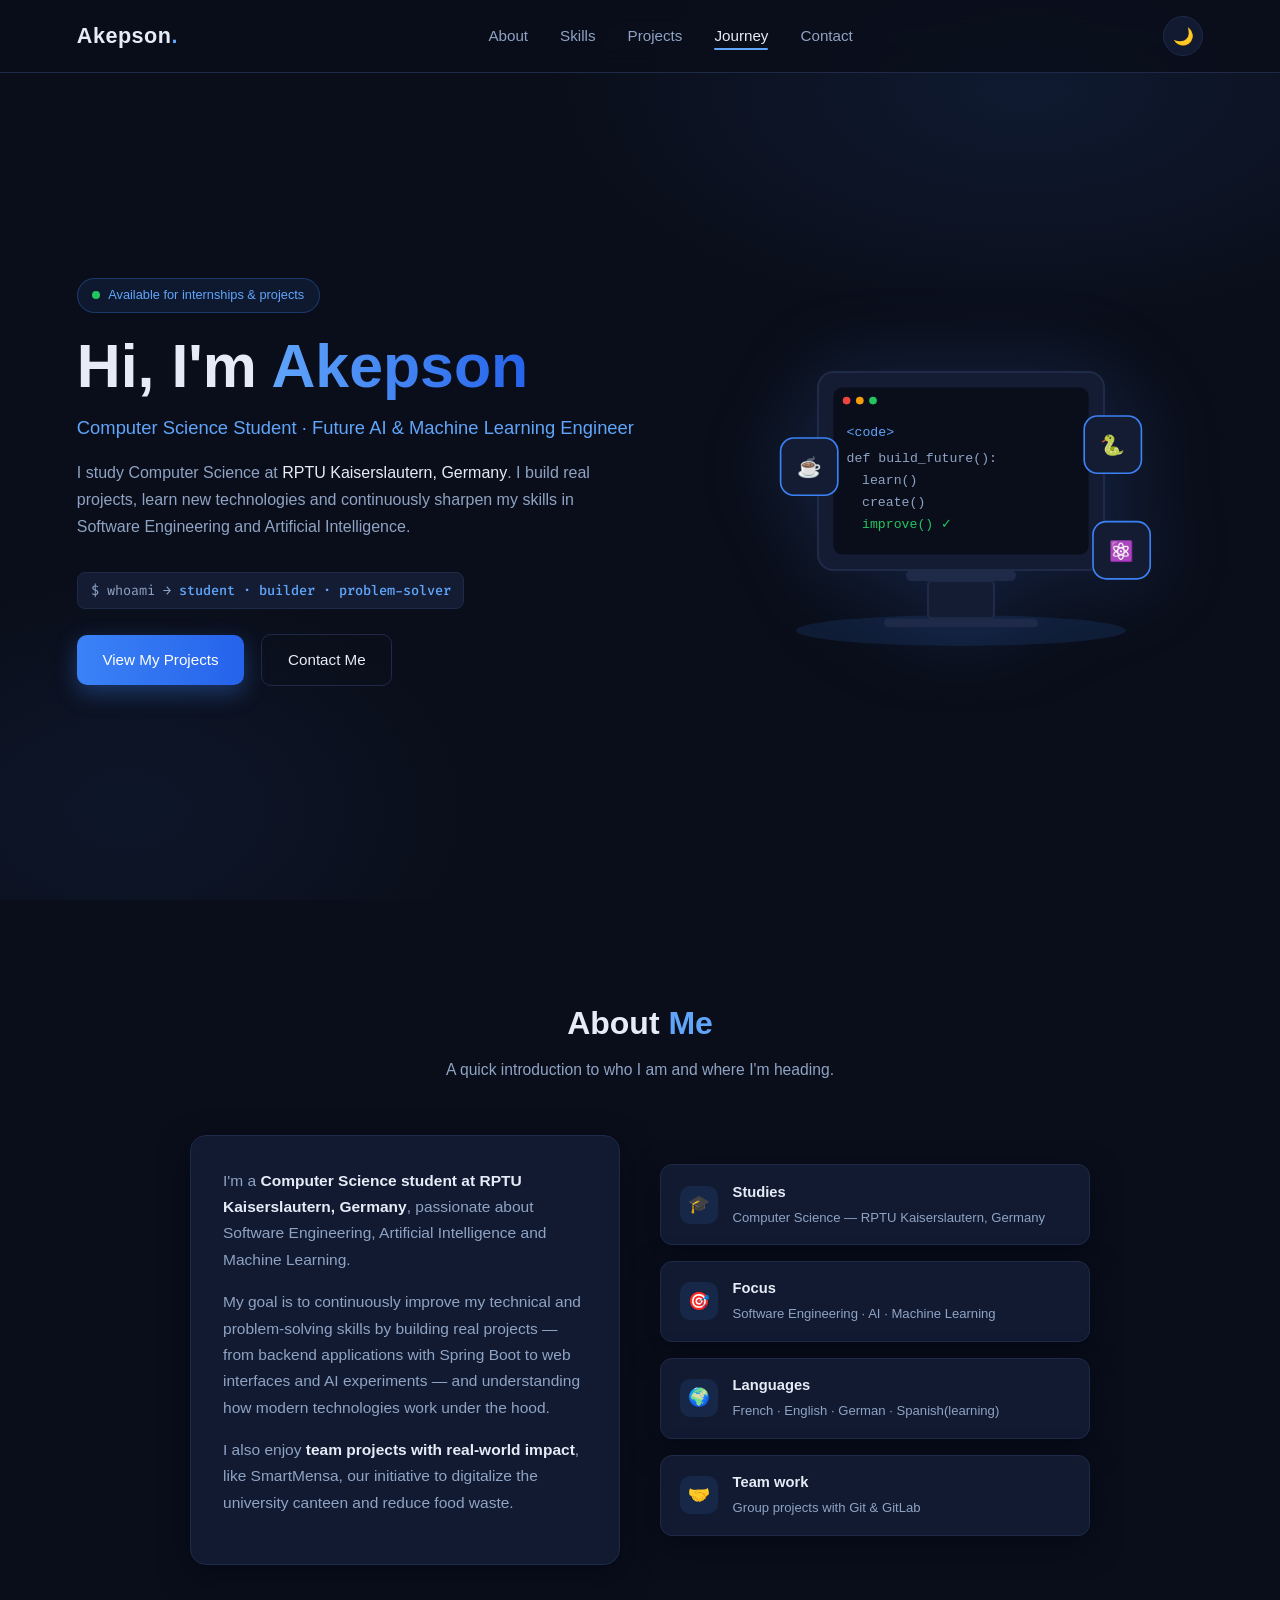
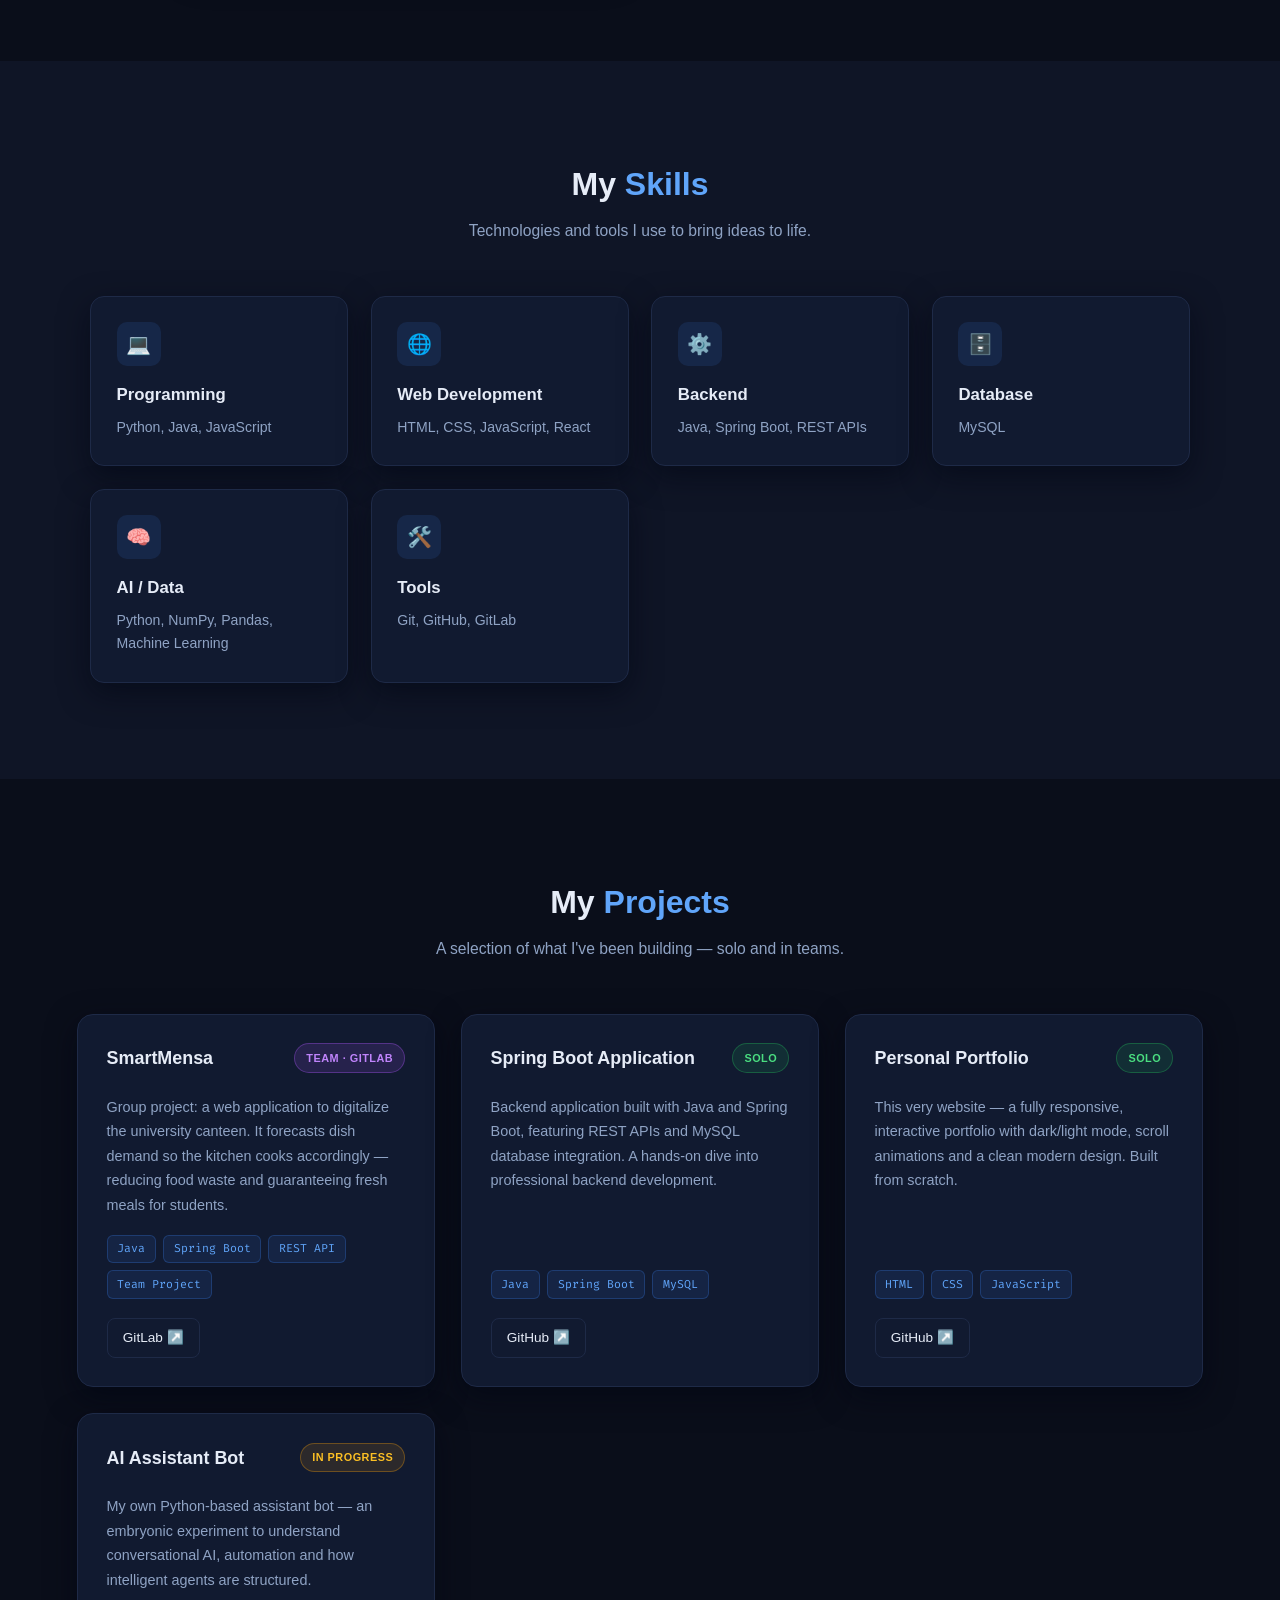
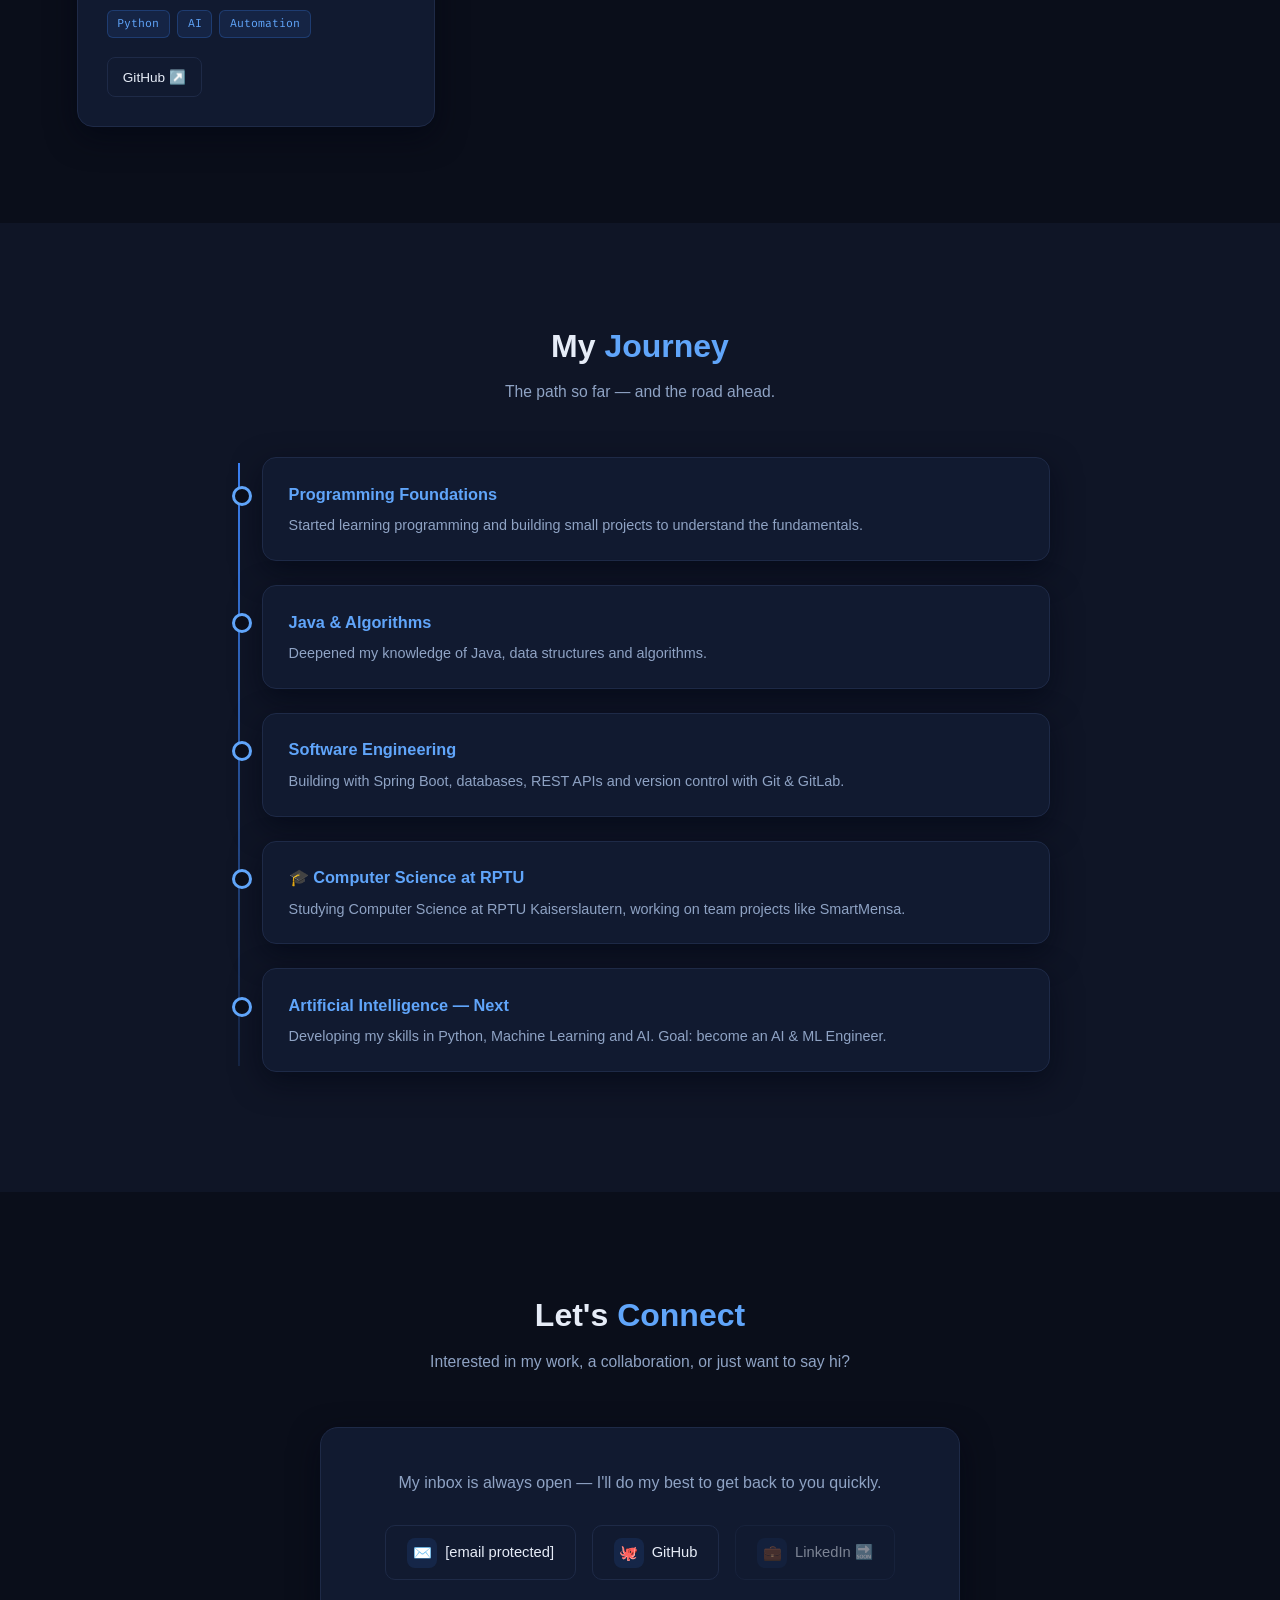
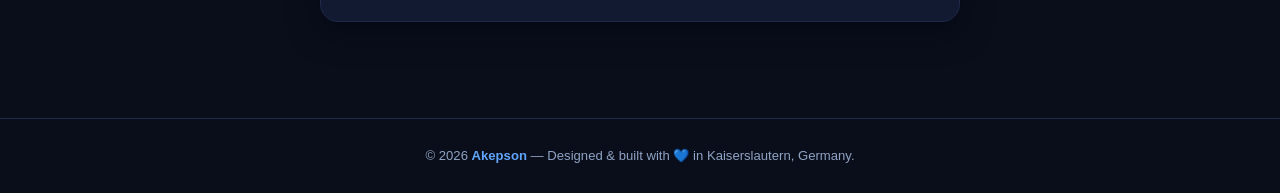
==== commit d49c4674: "CSS Phase, tenth day." ====
--- a/lou.html
+++ b/lou.html
@@ -485,15 +485,15 @@
     <p class="section-sub reveal">The path so far — and the road ahead.</p>
     <div class="timeline">
         <div class="timeline-item reveal">
-            <h3>🚀 Programming Foundations</h3>
+            <h3>Programming Foundations</h3>
             <p>Started learning programming and building small projects to understand the fundamentals.</p>
         </div>
         <div class="timeline-item reveal">
-            <h3>☕ Java &amp; Algorithms</h3>
+            <h3>Java &amp; Algorithms</h3>
             <p>Deepened my knowledge of Java, data structures and algorithms.</p>
         </div>
         <div class="timeline-item reveal">
-            <h3>⚙️ Software Engineering</h3>
+            <h3>Software Engineering</h3>
             <p>Building with Spring Boot, databases, REST APIs and version control with Git &amp; GitLab.</p>
         </div>
         <div class="timeline-item reveal">
@@ -501,7 +501,7 @@
             <p>Studying Computer Science at RPTU Kaiserslautern, working on team projects like SmartMensa.</p>
         </div>
         <div class="timeline-item reveal">
-            <h3>🧠 Artificial Intelligence — Next</h3>
+            <h3>Artificial Intelligence — Next</h3>
             <p>Developing my skills in Python, Machine Learning and AI. Goal: become an AI &amp; ML Engineer.</p>
         </div>
     </div>
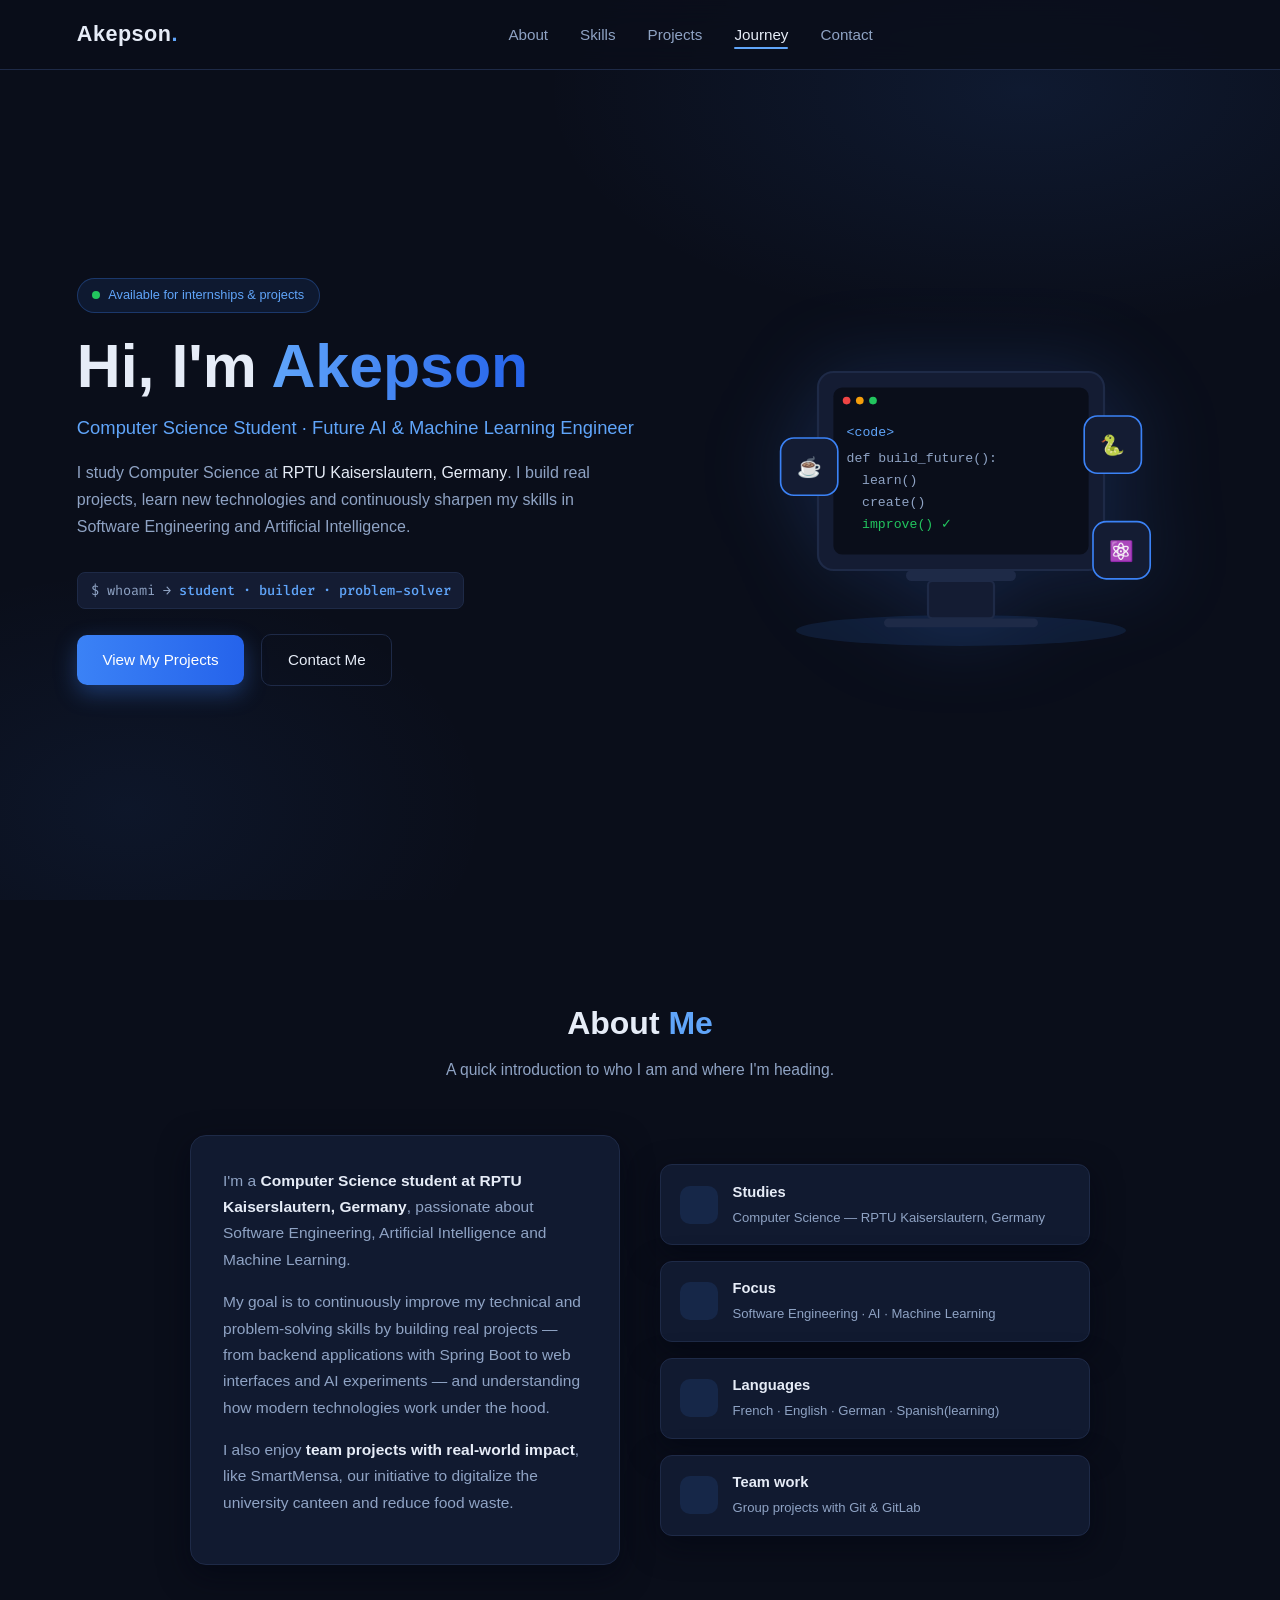
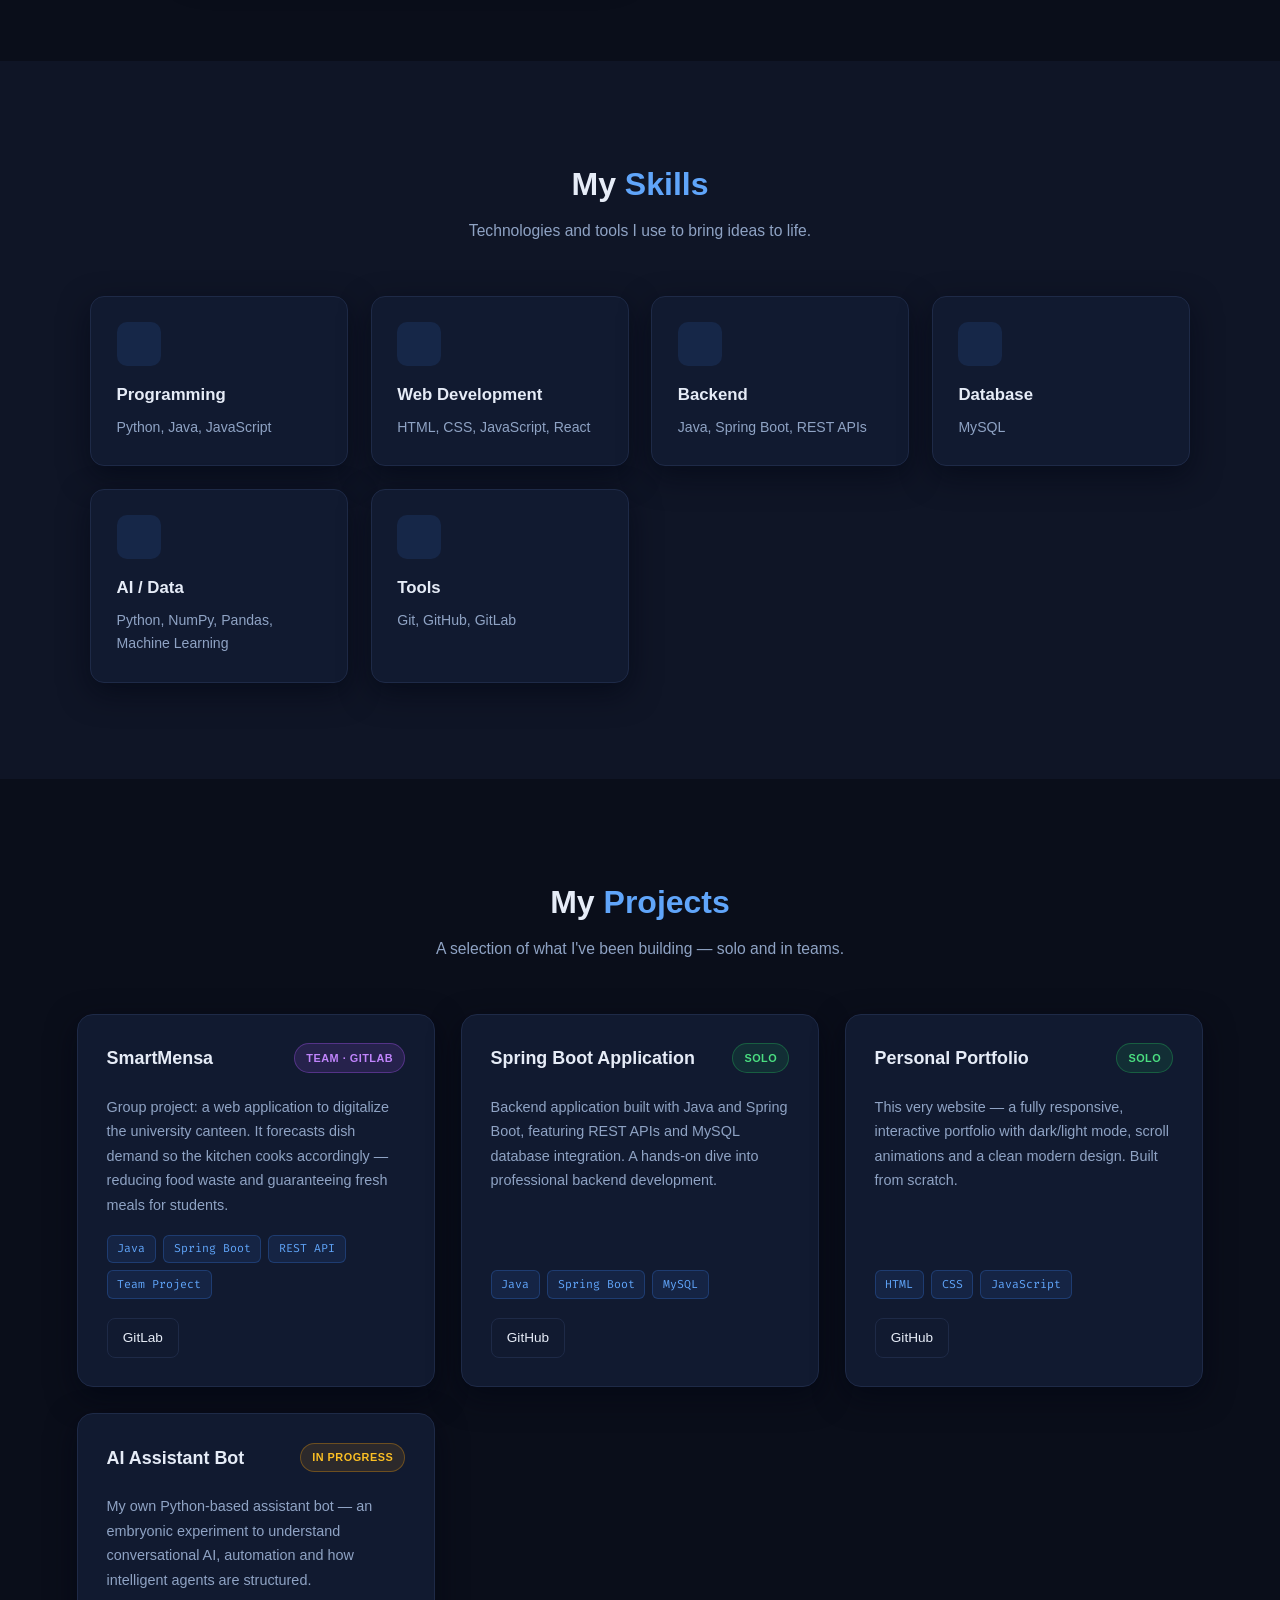
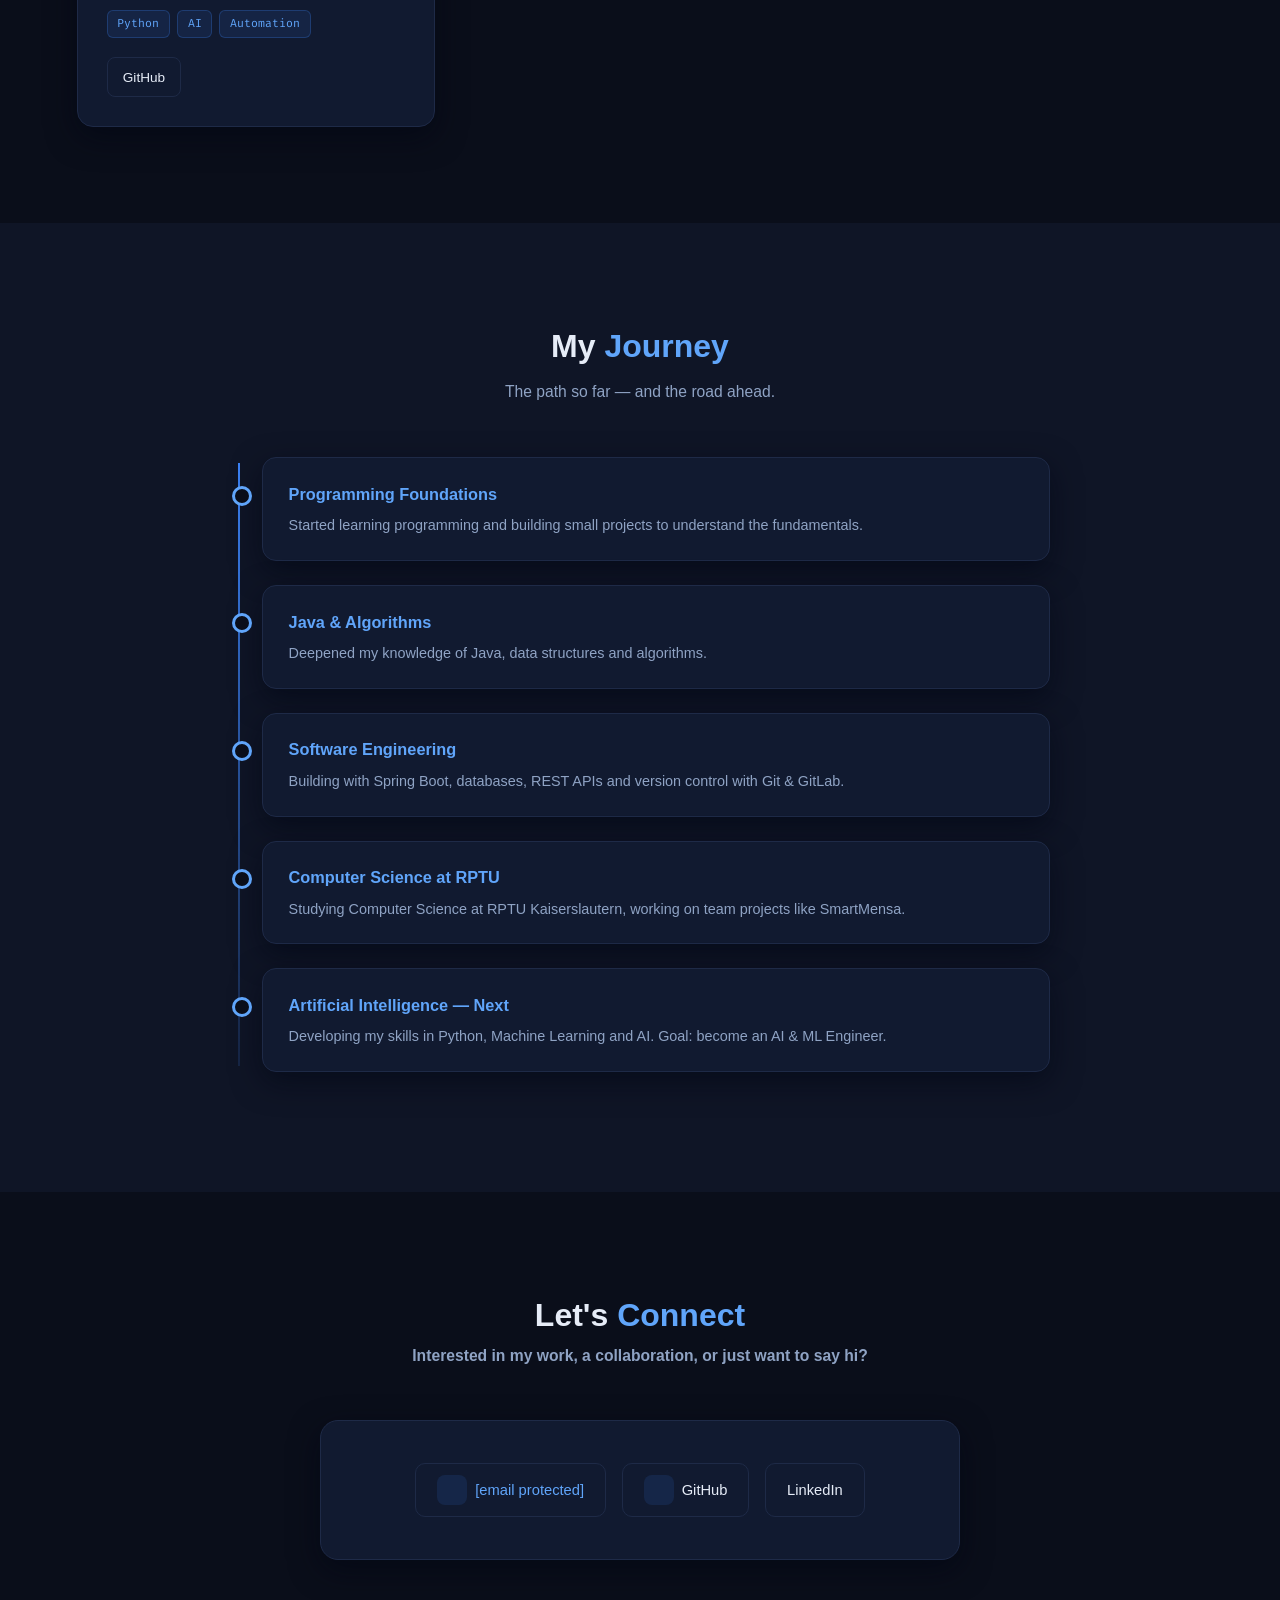
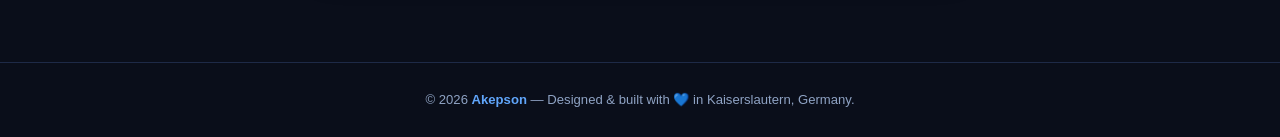
==== commit 88820b9d: "CSS Phase, tenth day." ====
--- a/lou.html
+++ b/lou.html
@@ -333,7 +333,7 @@
         <li><a href="#contact">Contact</a></li>
     </ul>
     <div style="display:flex;align-items:center;gap:.8rem;">
-        <button class="theme-toggle" id="themeToggle" title="Toggle dark / light mode" aria-label="Toggle theme">🌙</button>
+
         <button class="hamburger" id="hamburger" aria-label="Menu"><span></span><span></span><span></span></button>
     </div>
 </nav>
@@ -399,10 +399,10 @@
             </p>
         </div>
         <ul class="about-facts reveal">
-            <li><span class="ico">🎓</span><div><b>Studies</b><span>Computer Science — RPTU Kaiserslautern, Germany</span></div></li>
-            <li><span class="ico">🎯</span><div><b>Focus</b><span>Software Engineering · AI · Machine Learning</span></div></li>
-            <li><span class="ico">🌍</span><div><b>Languages</b><span>French · English · German · Spanish(learning)</span></div></li>
-            <li><span class="ico">🤝</span><div><b>Team work</b><span>Group projects with Git &amp; GitLab</span></div></li>
+            <li><span class="ico"></span><div><b>Studies</b><span>Computer Science — RPTU Kaiserslautern, Germany</span></div></li>
+            <li><span class="ico"></span><div><b>Focus</b><span>Software Engineering · AI · Machine Learning</span></div></li>
+            <li><span class="ico"></span><div><b>Languages</b><span>French · English · German · Spanish(learning)</span></div></li>
+            <li><span class="ico"></span><div><b>Team work</b><span>Group projects with Git &amp; GitLab</span></div></li>
         </ul>
     </div>
 </section>
@@ -412,12 +412,12 @@
     <h2 class="section-title reveal">My <span>Skills</span></h2>
     <p class="section-sub reveal">Technologies and tools I use to bring ideas to life.</p>
     <div class="skills-grid">
-        <div class="skill-card reveal"><div class="ico">💻</div><h3>Programming</h3><p>Python, Java, JavaScript</p></div>
-        <div class="skill-card reveal"><div class="ico">🌐</div><h3>Web Development</h3><p>HTML, CSS, JavaScript, React</p></div>
-        <div class="skill-card reveal"><div class="ico">⚙️</div><h3>Backend</h3><p>Java, Spring Boot, REST APIs</p></div>
-        <div class="skill-card reveal"><div class="ico">🗄️</div><h3>Database</h3><p>MySQL</p></div>
-        <div class="skill-card reveal"><div class="ico">🧠</div><h3>AI / Data</h3><p>Python, NumPy, Pandas, Machine Learning</p></div>
-        <div class="skill-card reveal"><div class="ico">🛠️</div><h3>Tools</h3><p>Git, GitHub, GitLab</p></div>
+        <div class="skill-card reveal"><div class="ico"></div><h3>Programming</h3><p>Python, Java, JavaScript</p></div>
+        <div class="skill-card reveal"><div class="ico"></div><h3>Web Development</h3><p>HTML, CSS, JavaScript, React</p></div>
+        <div class="skill-card reveal"><div class="ico">️</div><h3>Backend</h3><p>Java, Spring Boot, REST APIs</p></div>
+        <div class="skill-card reveal"><div class="ico">️</div><h3>Database</h3><p>MySQL</p></div>
+        <div class="skill-card reveal"><div class="ico"></div><h3>AI / Data</h3><p>Python, NumPy, Pandas, Machine Learning</p></div>
+        <div class="skill-card reveal"><div class="ico">️</div><h3>Tools</h3><p>Git, GitHub, GitLab</p></div>
     </div>
 </section>
 
@@ -436,7 +436,7 @@
             </p>
             <div class="tech"><span>Java</span><span>Spring Boot</span><span>REST API</span><span>Team Project</span></div>
             <div class="project-links">
-                <a href="https://gitlab.rhrk.uni-kl.de/ruw43piz/smart-mensa" target="_blank" rel="noopener">GitLab ↗️</a>
+                <a href="https://gitlab.rhrk.uni-kl.de/ruw43piz/smart-mensa" target="_blank" rel="noopener">GitLab</a>
             </div>
         </div>
 
@@ -448,7 +448,7 @@
             </p>
             <div class="tech"><span>Java</span><span>Spring Boot</span><span>MySQL</span></div>
             <div class="project-links">
-                <a href="https://github.com/fstj4hmvb6-stack/JavaSprintBoot" target="_blank" rel="noopener">GitHub ↗️</a>
+                <a href="https://github.com/fstj4hmvb6-stack/JavaSprintBoot" target="_blank" rel="noopener">GitHub</a>
             </div>
         </div>
 
@@ -460,7 +460,7 @@
             </p>
             <div class="tech"><span>HTML</span><span>CSS</span><span>JavaScript</span></div>
             <div class="project-links">
-                <a href="https://github.com/fstj4hmvb6-stack/FrontendProject" target="_blank" rel="noopener">GitHub ↗️</a>
+                <a href="https://github.com/fstj4hmvb6-stack/FrontendProject" target="_blank" rel="noopener">GitHub</a>
             </div>
         </div>
 
@@ -472,7 +472,7 @@
             </p>
             <div class="tech"><span>Python</span><span>AI</span><span>Automation</span></div>
             <div class="project-links">
-                <a href="https://github.com/fstj4hmvb6-stack/MyAssisstantBot" target="_blank" rel="noopener">GitHub ↗️</a>
+                <a href="https://github.com/fstj4hmvb6-stack/MyAssisstantBot" target="_blank" rel="noopener">GitHub</a>
             </div>
         </div>
 
@@ -497,7 +497,7 @@
             <p>Building with Spring Boot, databases, REST APIs and version control with Git &amp; GitLab.</p>
         </div>
         <div class="timeline-item reveal">
-            <h3>🎓 Computer Science at RPTU</h3>
+            <h3>Computer Science at RPTU</h3>
             <p>Studying Computer Science at RPTU Kaiserslautern, working on team projects like SmartMensa.</p>
         </div>
         <div class="timeline-item reveal">
@@ -508,15 +508,14 @@
 </section>
 
 <!-- ============ CONTACT ============ -->
-<section id="contact">
+<section id="contact"q
     <h2 class="section-title reveal">Let's <span>Connect</span></h2>
     <p class="section-sub reveal">Interested in my work, a collaboration, or just want to say hi?</p>
     <div class="contact-card reveal">
-        <p>My inbox is always open — I'll do my best to get back to you quickly.</p>
         <div class="contact-links">
-            <a href="/cdn-cgi/l/email-protection#600c0f09034e03010b0510130f0e20070d01090c4e030f0d"><span class="ico">✉️</span> <span class="__cf_email__" data-cfemail="d6bab9bfb5f8b5b7bdb3a6a5b9b896b1bbb7bfbaf8b5b9bb">[email&#160;protected]</span></a>
-            <a href="https://github.com/fstj4hmvb6-stack" target="_blank" rel="noopener"><span class="ico">🐙</span> GitHub</a>
-            <a href="#" class="soon"><span class="ico">💼</span> LinkedIn 🔜</a>
+            <a href="/cdn-cgi/l/email-protection#600c0f09034e03010b0510130f0e20070d01090c4e030f0d"><span class="ico"></span> <span class="__cf_email__" data-cfemail="d6bab9bfb5f8b5b7bdb3a6a5b9b896b1bbb7bfbaf8b5b9bb">[email&#160;protected]</span></a>
+            <a href="https://github.com/fstj4hmvb6-stack" target="_blank" rel="noopener"><span class="ico"></span> GitHub</a>
+            <a href="https://www.linkedin.com/in/akepson/?lipi=urn%3Ali%3Apage%3Ad_flagship3_profile_view_base%3BoXyFKGHfQl%2ByrfhkgvTefw%3D%3D" target="_blank" rel="noopener">LinkedIn</a>
         </div>
     </div>
 </section>
@@ -526,21 +525,7 @@
 </footer>
 
 <script data-cfasync="false" src="/cdn-cgi/scripts/5c5dd728/cloudflare-static/email-decode.min.js"></script><script>
-    /* ============ THEME TOGGLE (persisted) ============ */
-    const toggle = document.getElementById('themeToggle');
-    const root = document.documentElement;
-    const saved = localStorage.getItem('theme');
-    if (saved) root.setAttribute('data-theme', saved);
-    syncIcon();
-    toggle.addEventListener('click', () => {
-        const next = root.getAttribute('data-theme') === 'dark' ? 'light' : 'dark';
-        root.setAttribute('data-theme', next);
-        localStorage.setItem('theme', next);
-        syncIcon();
-    });
-    function syncIcon() {
-        toggle.textContent = root.getAttribute('data-theme') === 'dark' ? '🌙' : '☀️';
-    }
+
 
     /* ============ MOBILE MENU ============ */
     const hamburger = document.getElementById('hamburger');
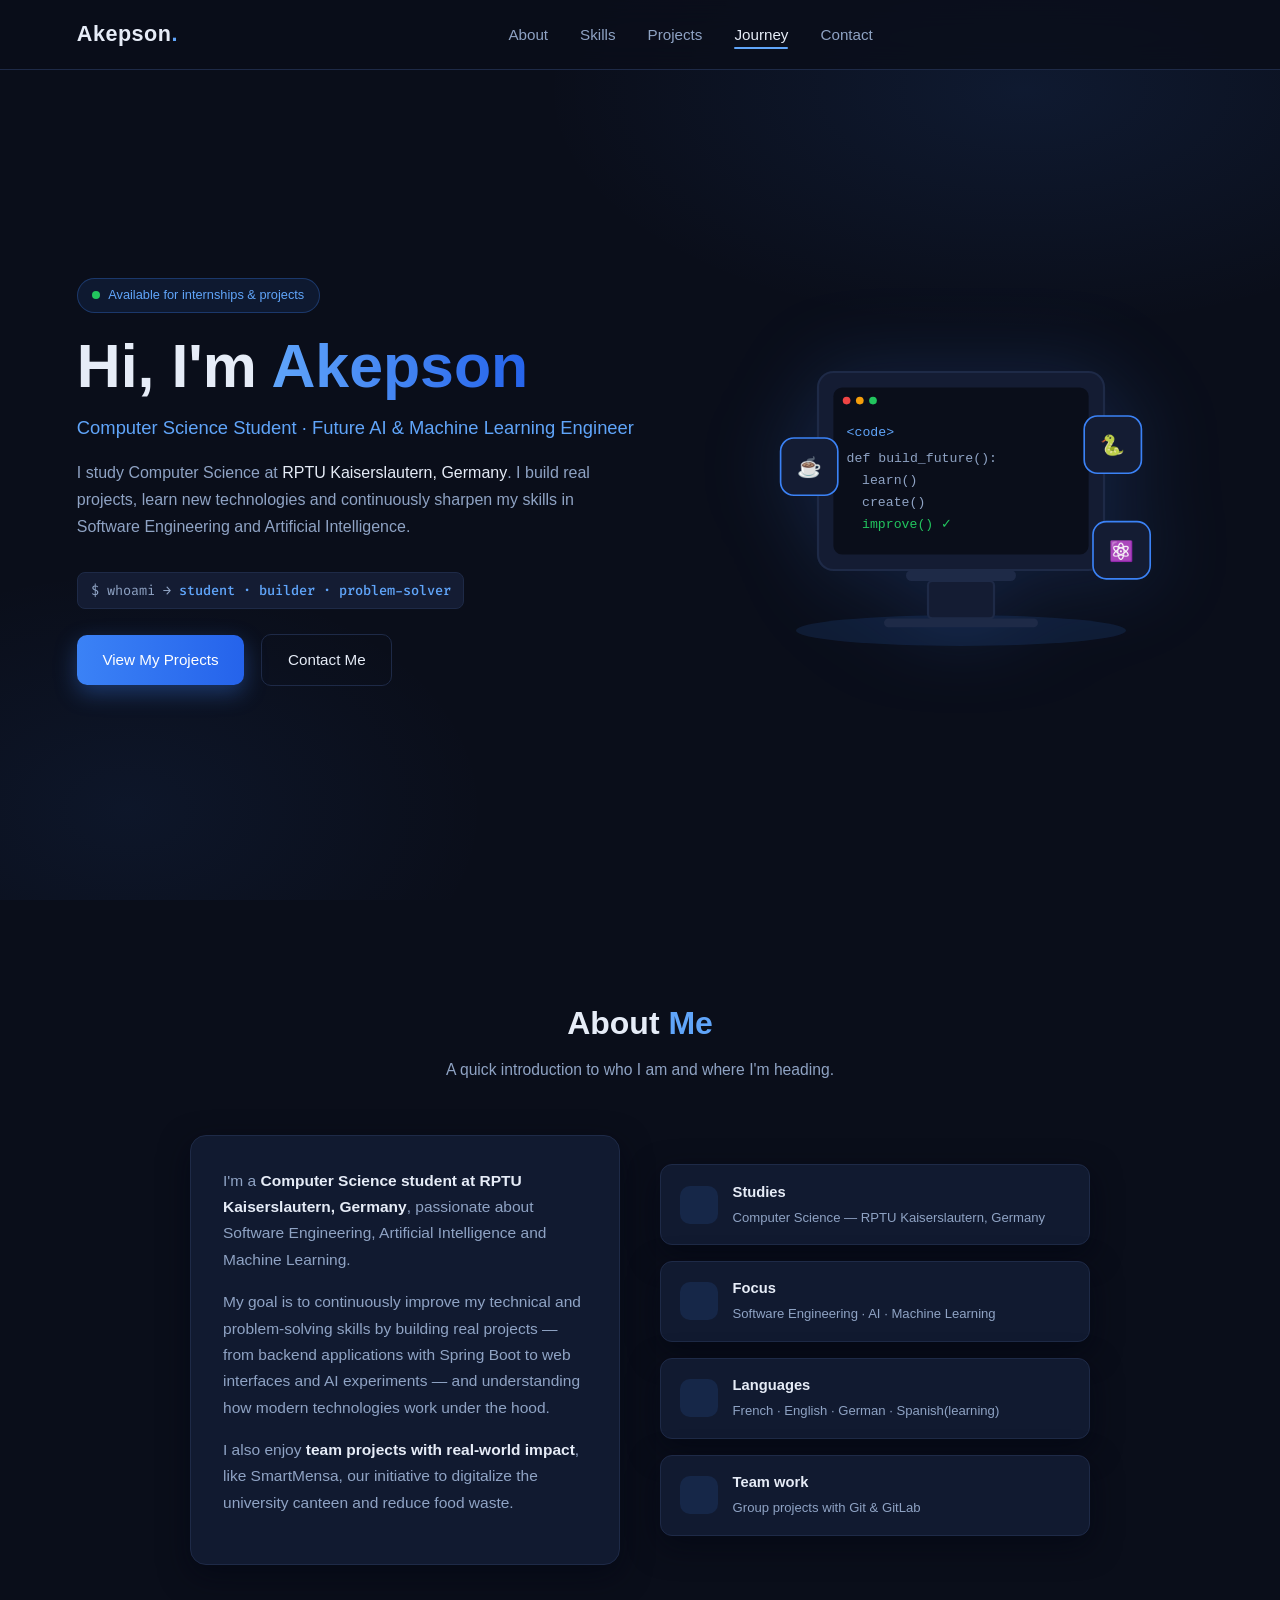
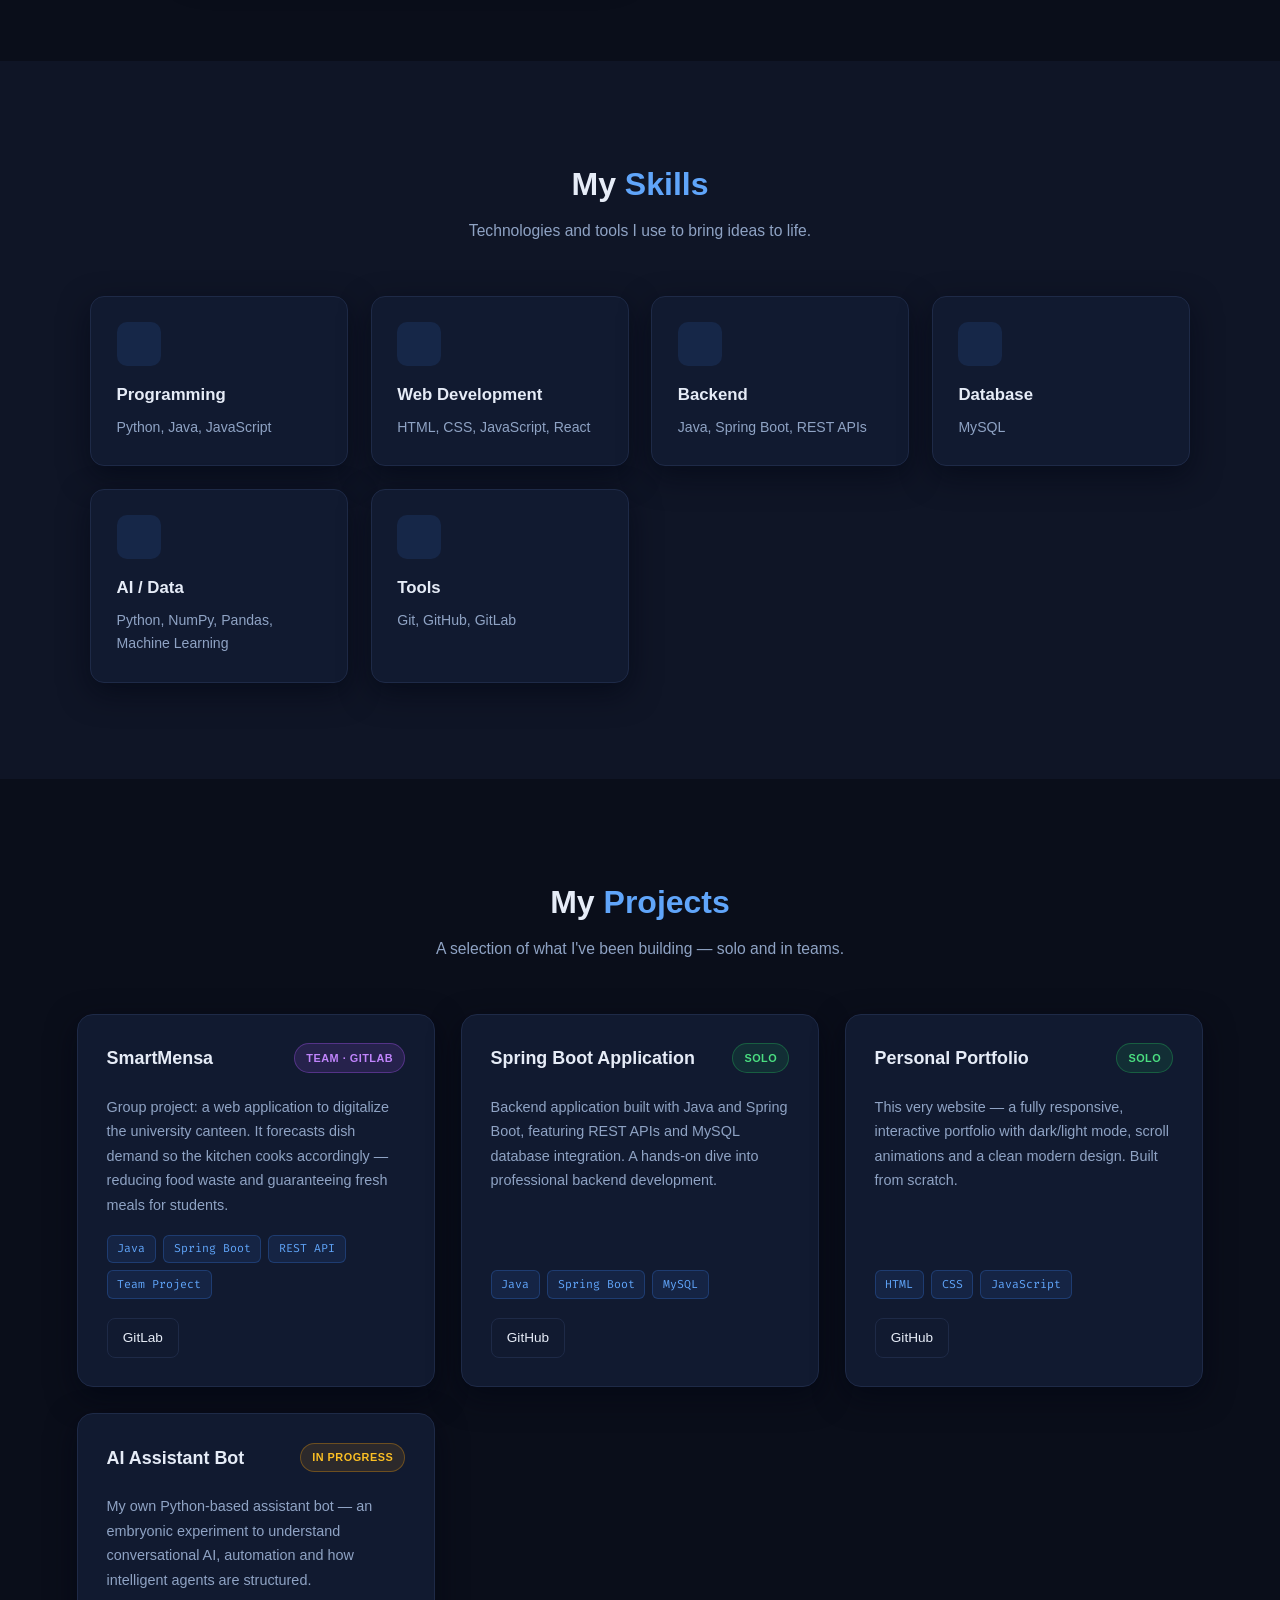
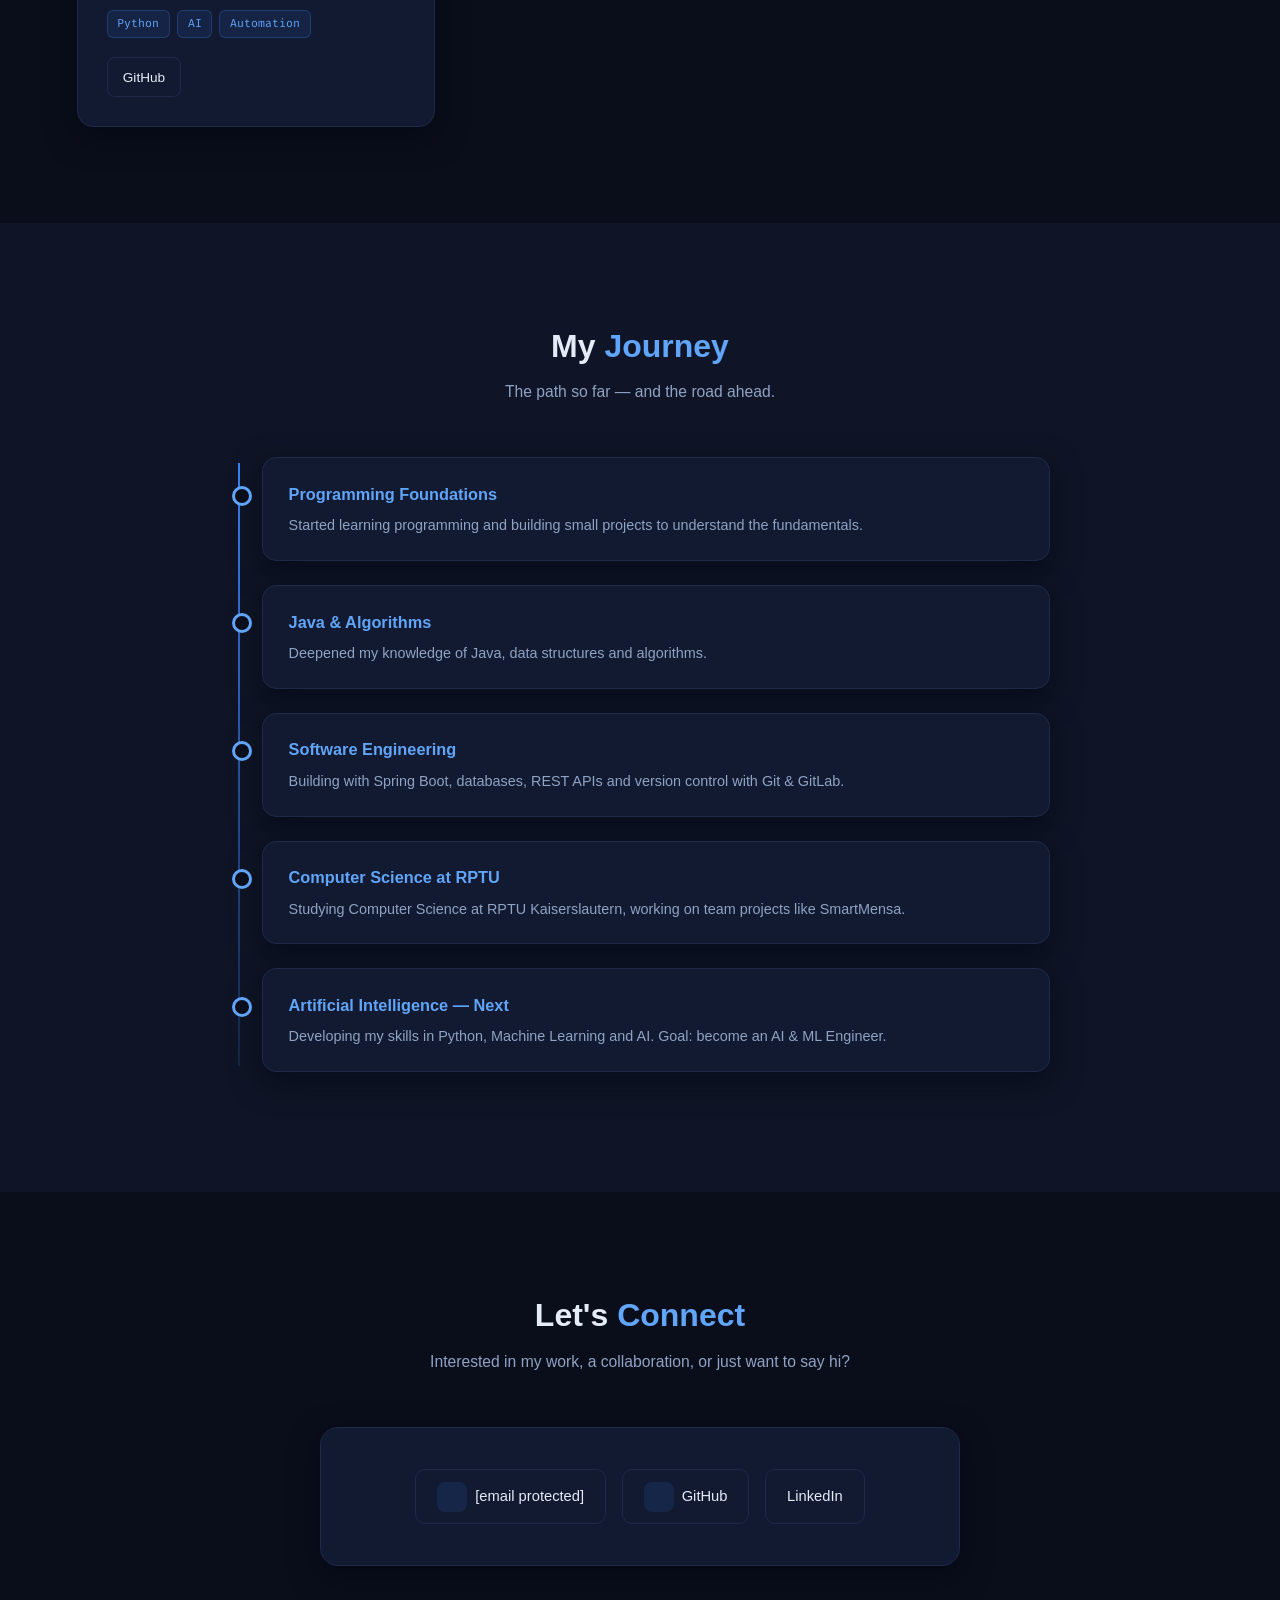
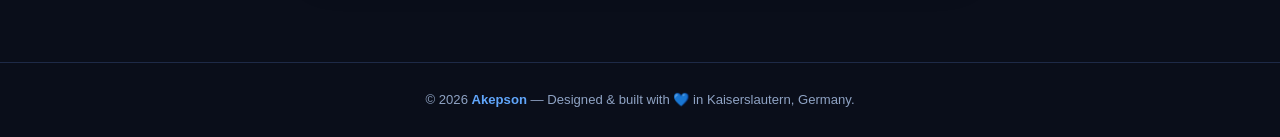
==== commit f7b8154f: "CSS Phase, tenth day." ====
--- a/lou.html
+++ b/lou.html
@@ -508,7 +508,7 @@
 </section>
 
 <!-- ============ CONTACT ============ -->
-<section id="contact"q
+<section id="contact">
     <h2 class="section-title reveal">Let's <span>Connect</span></h2>
     <p class="section-sub reveal">Interested in my work, a collaboration, or just want to say hi?</p>
     <div class="contact-card reveal">
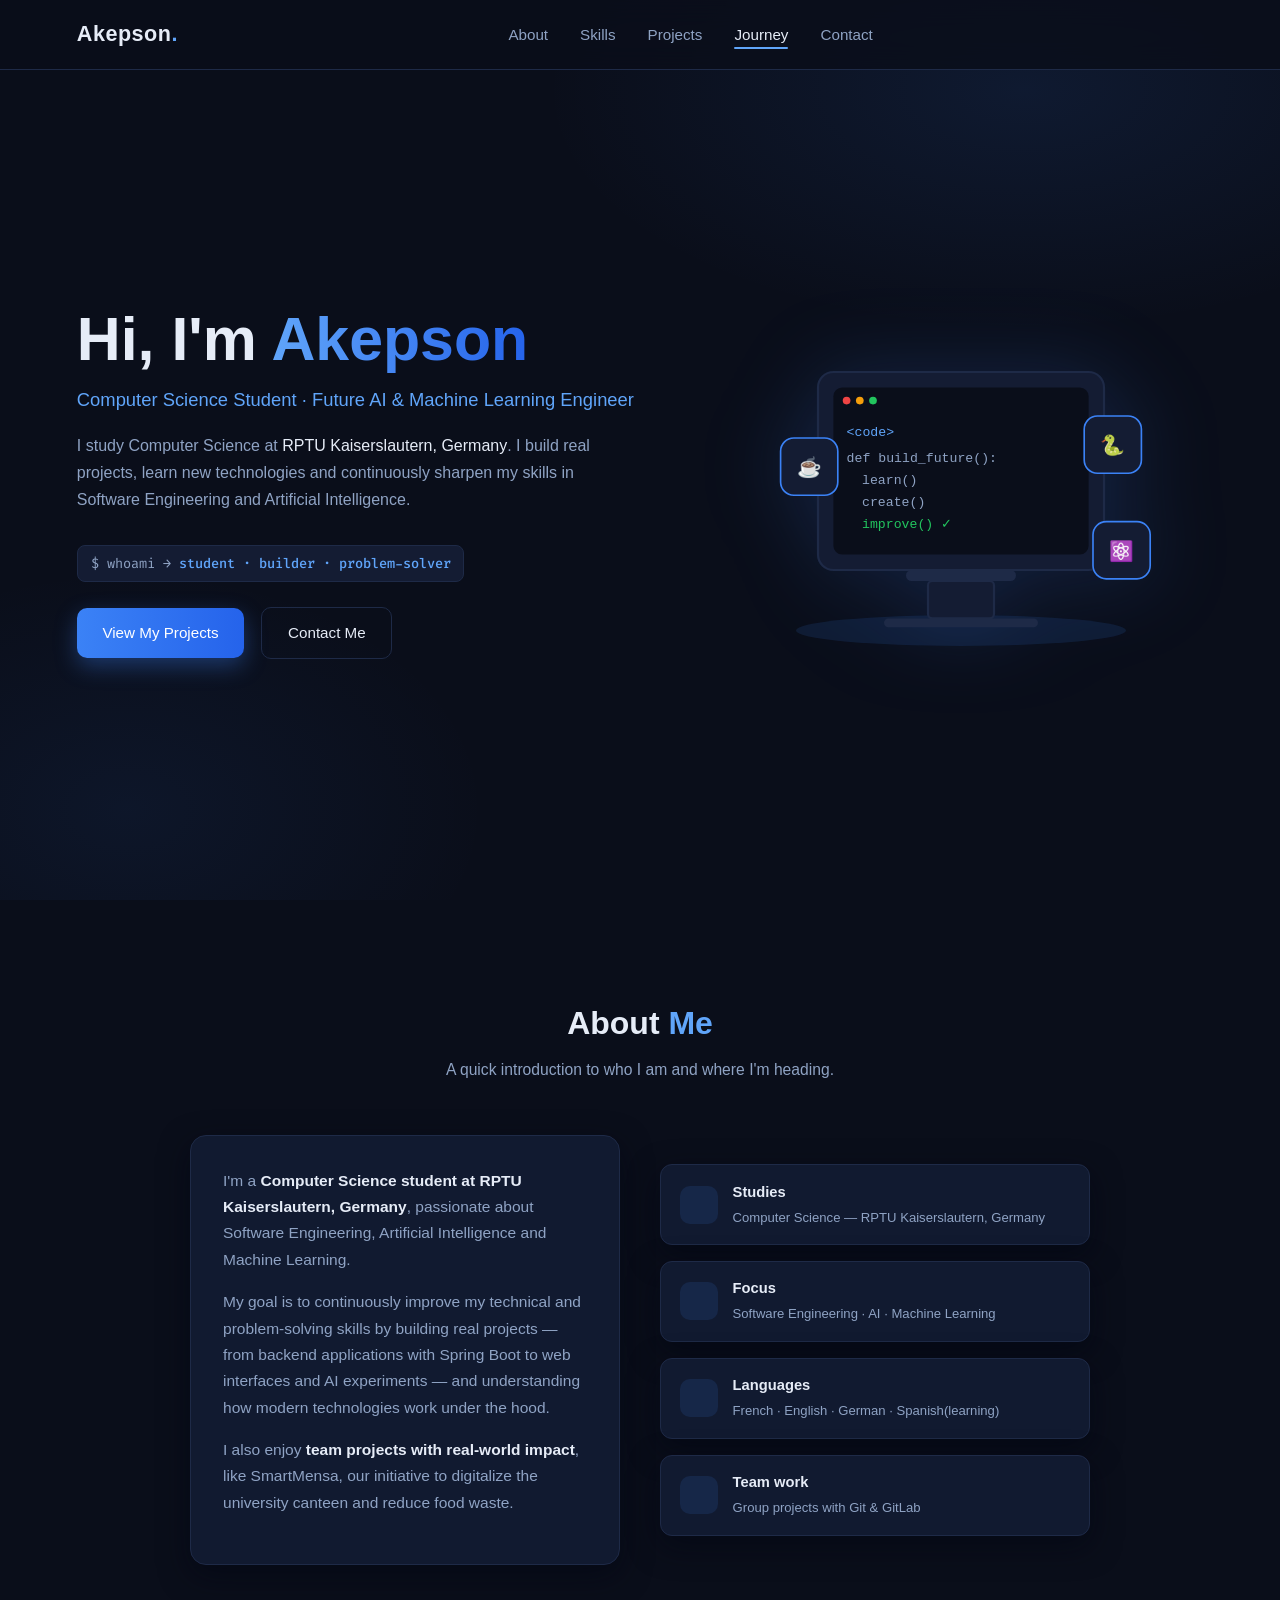
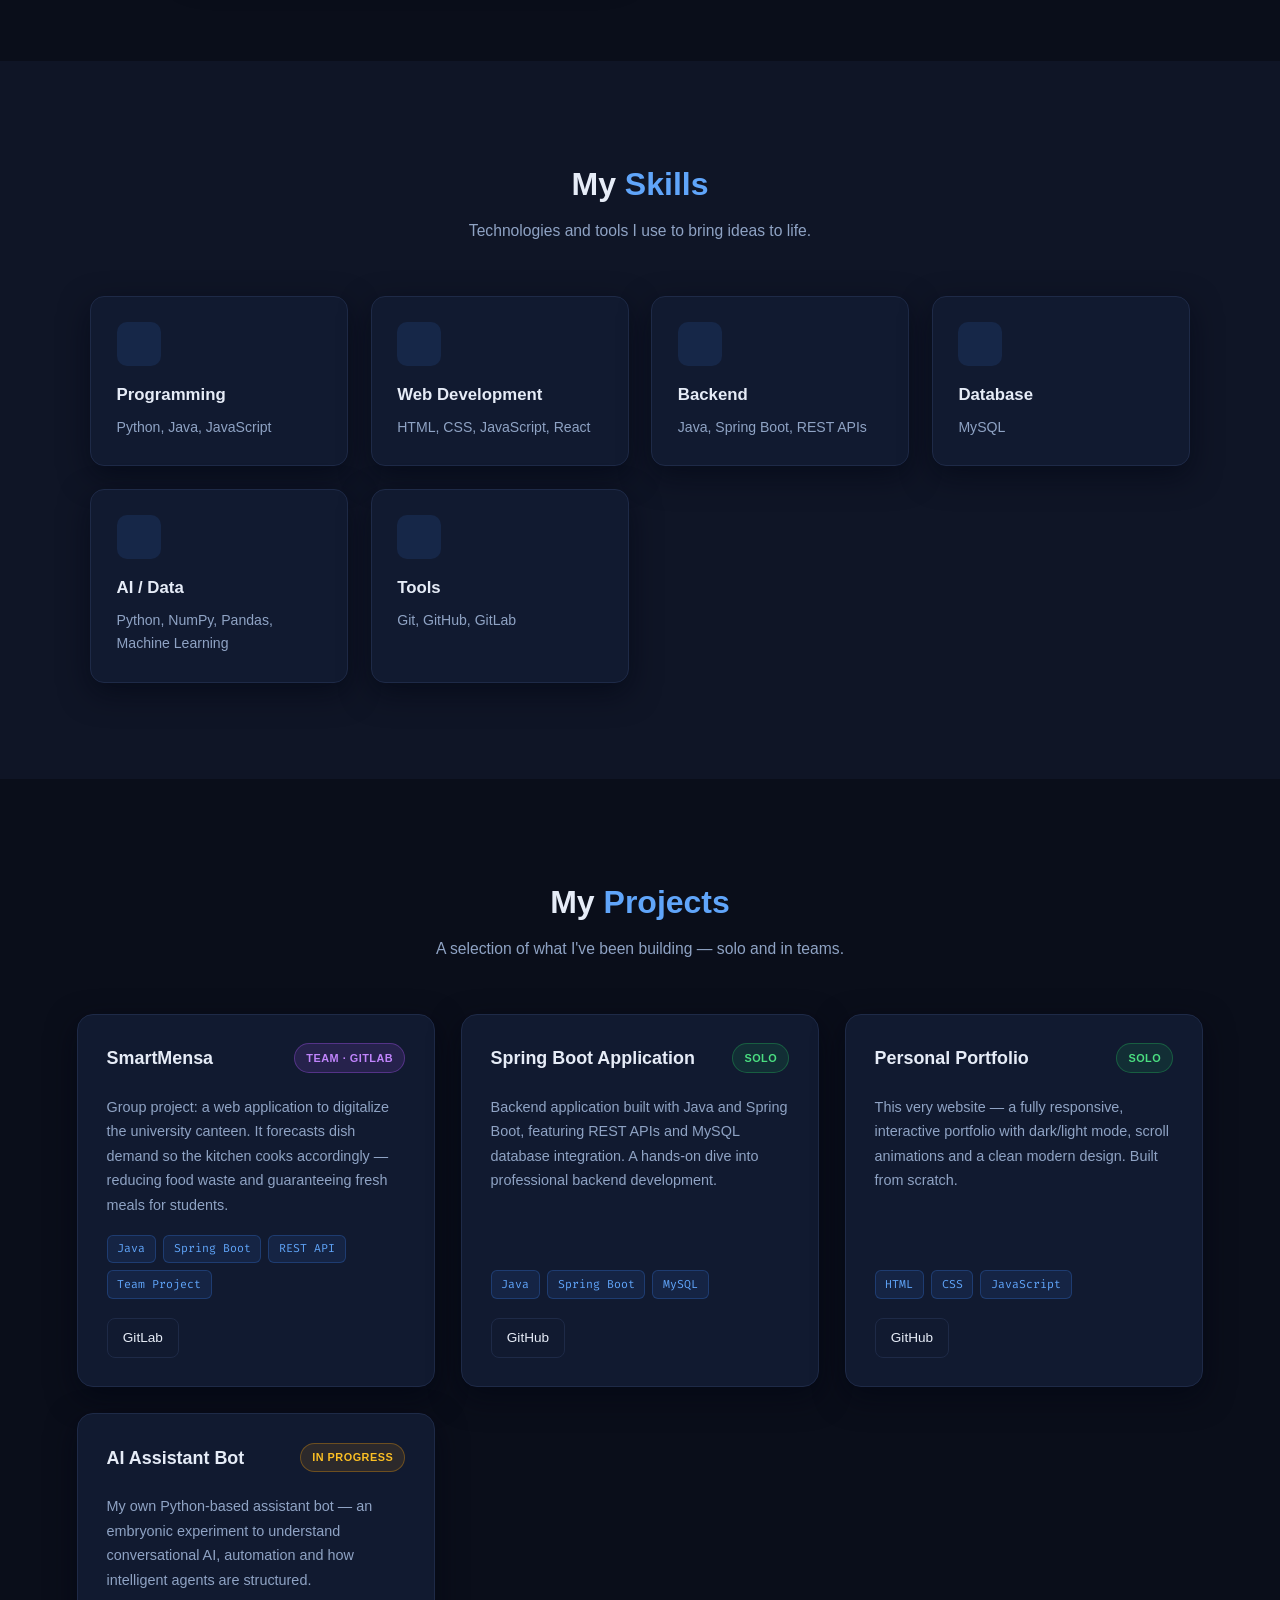
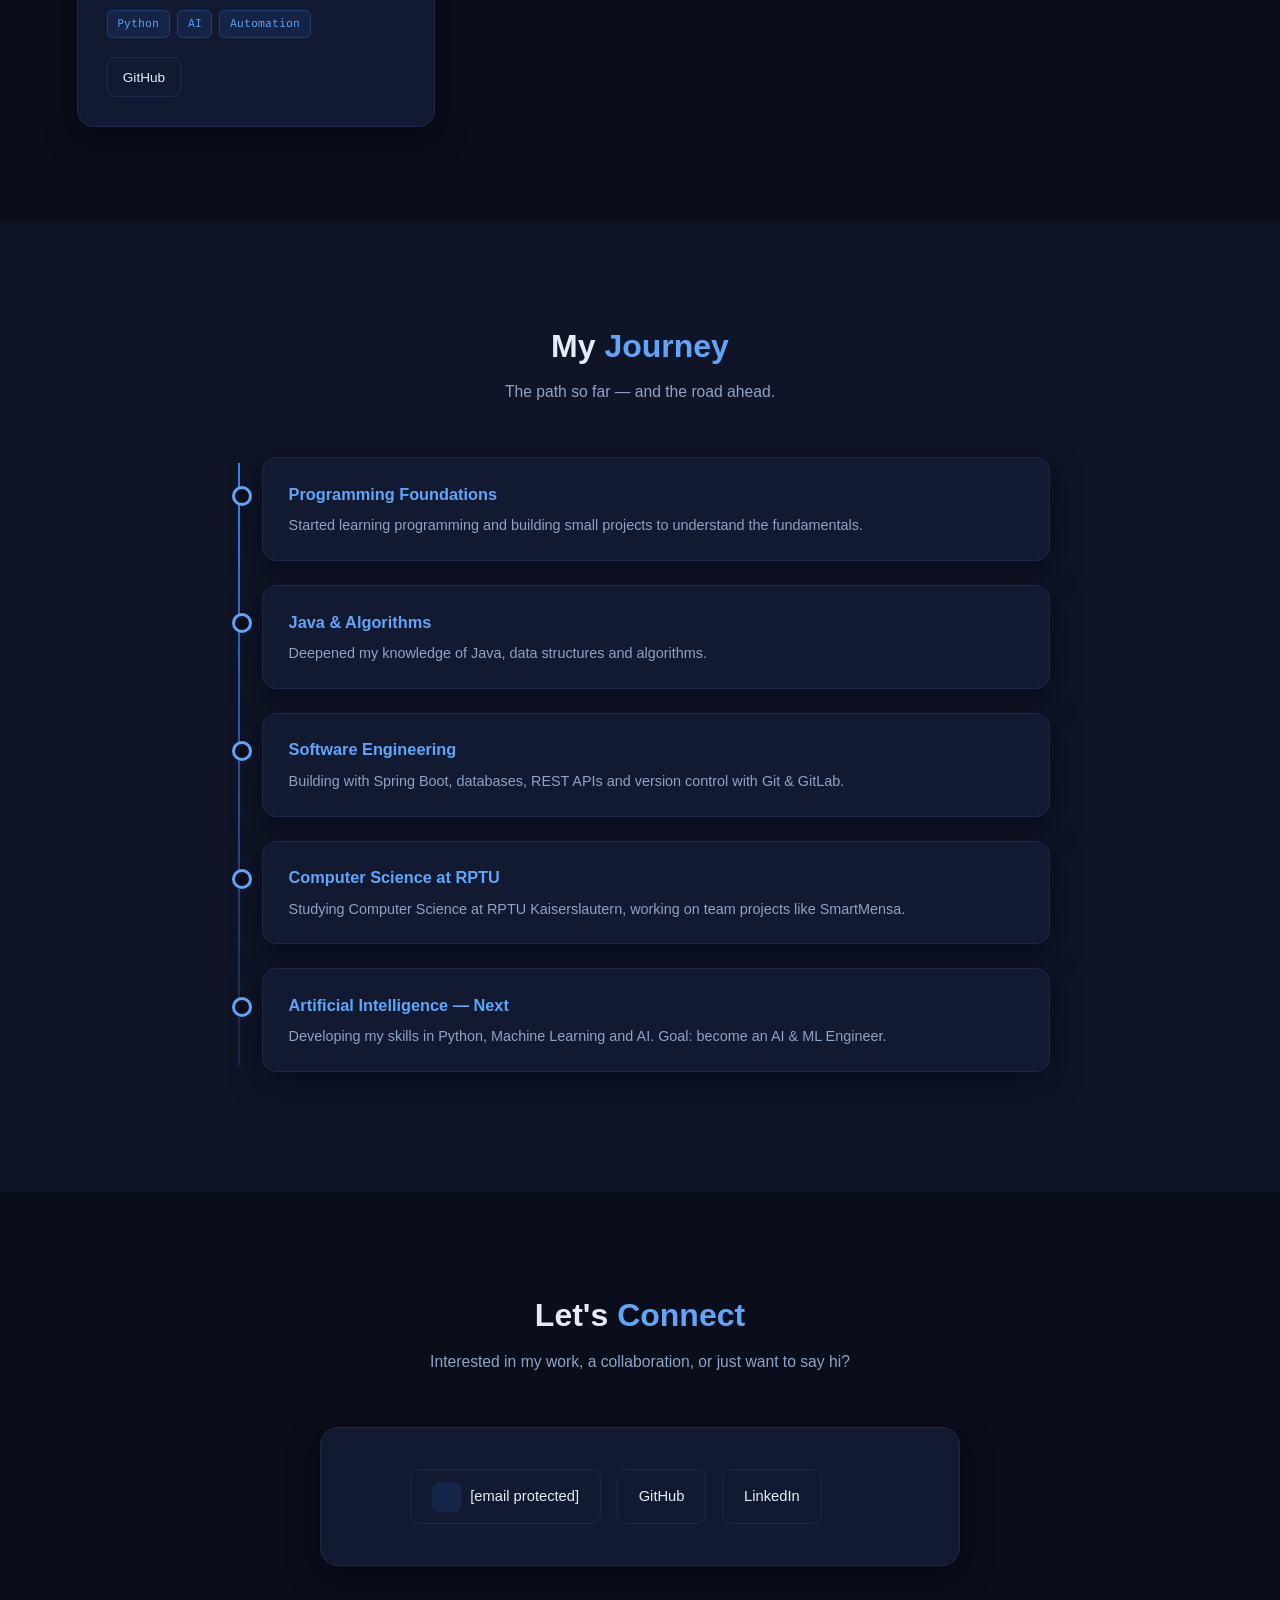
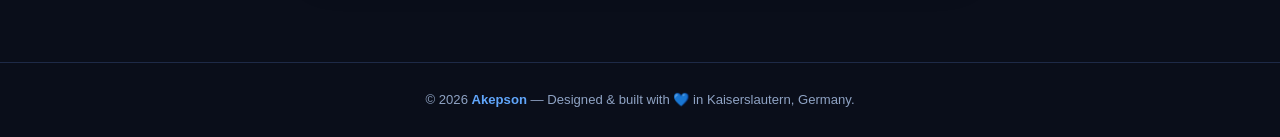
==== commit 7e6c4601: "New version from my original portfolio." ====
--- a/lou.html
+++ b/lou.html
@@ -100,15 +100,6 @@
                     radial-gradient(600px 400px at 10% 90%,rgba(59,130,246,.07),transparent 60%),
                     var(--bg);
         }
-        .hero-badge{
-            display:inline-flex;align-items:center;gap:.5rem;
-            font-size:.8rem;font-weight:500;color:var(--blue-light);
-            background:rgba(59,130,246,.10);border:1px solid rgba(59,130,246,.30);
-            padding:.35rem .9rem;border-radius:99px;margin-bottom:1.2rem;
-        }
-        .hero-badge .dot{width:8px;height:8px;border-radius:50%;background:#22c55e;
-            box-shadow:0 0 0 0 rgba(34,197,94,.7);animation:pulse 1.8s infinite;}
-        @keyframes pulse{0%{box-shadow:0 0 0 0 rgba(34,197,94,.55);}70%{box-shadow:0 0 0 9px rgba(34,197,94,0);}100%{box-shadow:0 0 0 0 rgba(34,197,94,0);}}
         .hero h1{font-size:clamp(2.4rem,5vw,3.8rem);line-height:1.15;font-weight:700;}
         .hero h1 .name{
             background:linear-gradient(90deg,var(--blue-light),var(--blue-dark));
@@ -341,7 +332,6 @@
 <!-- ============ HERO ============ -->
 <section class="hero">
     <div class="reveal">
-        <div class="hero-badge"><span class="dot"></span> Available for internships &amp; projects</div>
         <h1>Hi, I'm <span class="name">Akepson</span></h1>
         <p class="role">Computer Science Student · Future AI &amp; Machine Learning Engineer</p>
         <p class="desc">
@@ -514,8 +504,11 @@
     <div class="contact-card reveal">
         <div class="contact-links">
             <a href="/cdn-cgi/l/email-protection#600c0f09034e03010b0510130f0e20070d01090c4e030f0d"><span class="ico"></span> <span class="__cf_email__" data-cfemail="d6bab9bfb5f8b5b7bdb3a6a5b9b896b1bbb7bfbaf8b5b9bb">[email&#160;protected]</span></a>
-            <a href="https://github.com/fstj4hmvb6-stack" target="_blank" rel="noopener"><span class="ico"></span> GitHub</a>
+            <a href="https://github.com/fstj4hmvb6-stack" target="_blank" rel="noopener"> GitHub</a>
             <a href="https://www.linkedin.com/in/akepson/?lipi=urn%3Ali%3Apage%3Ad_flagship3_profile_view_base%3BoXyFKGHfQl%2ByrfhkgvTefw%3D%3D" target="_blank" rel="noopener">LinkedIn</a>
+            <i class="fa-brands fa-github"></i> <!-- GitHub Icon -->
+            <i class="fa-brands fa-linkedin-in"></i> <!-- Linkdln Icon -->
+            <i class="fa-solid fa-envelope"></i> <!-- Email Icon -->
         </div>
     </div>
 </section>
